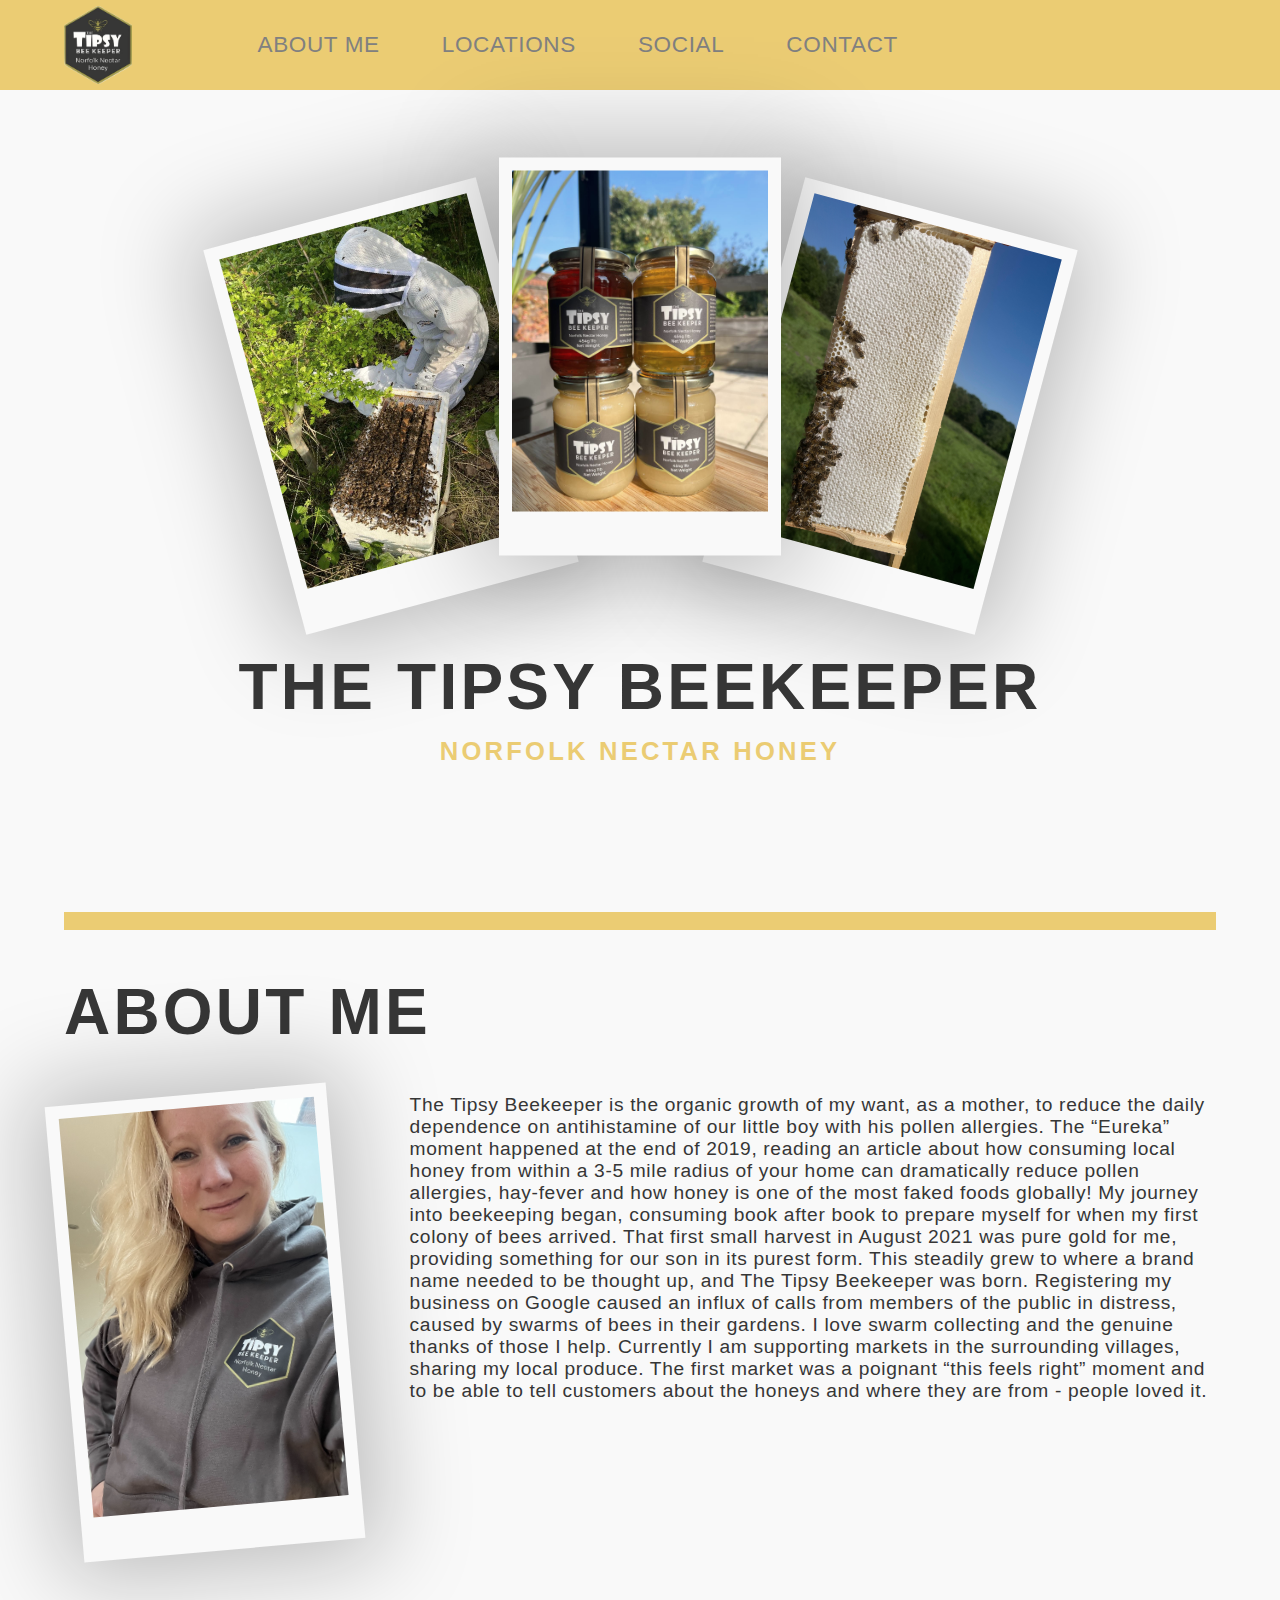
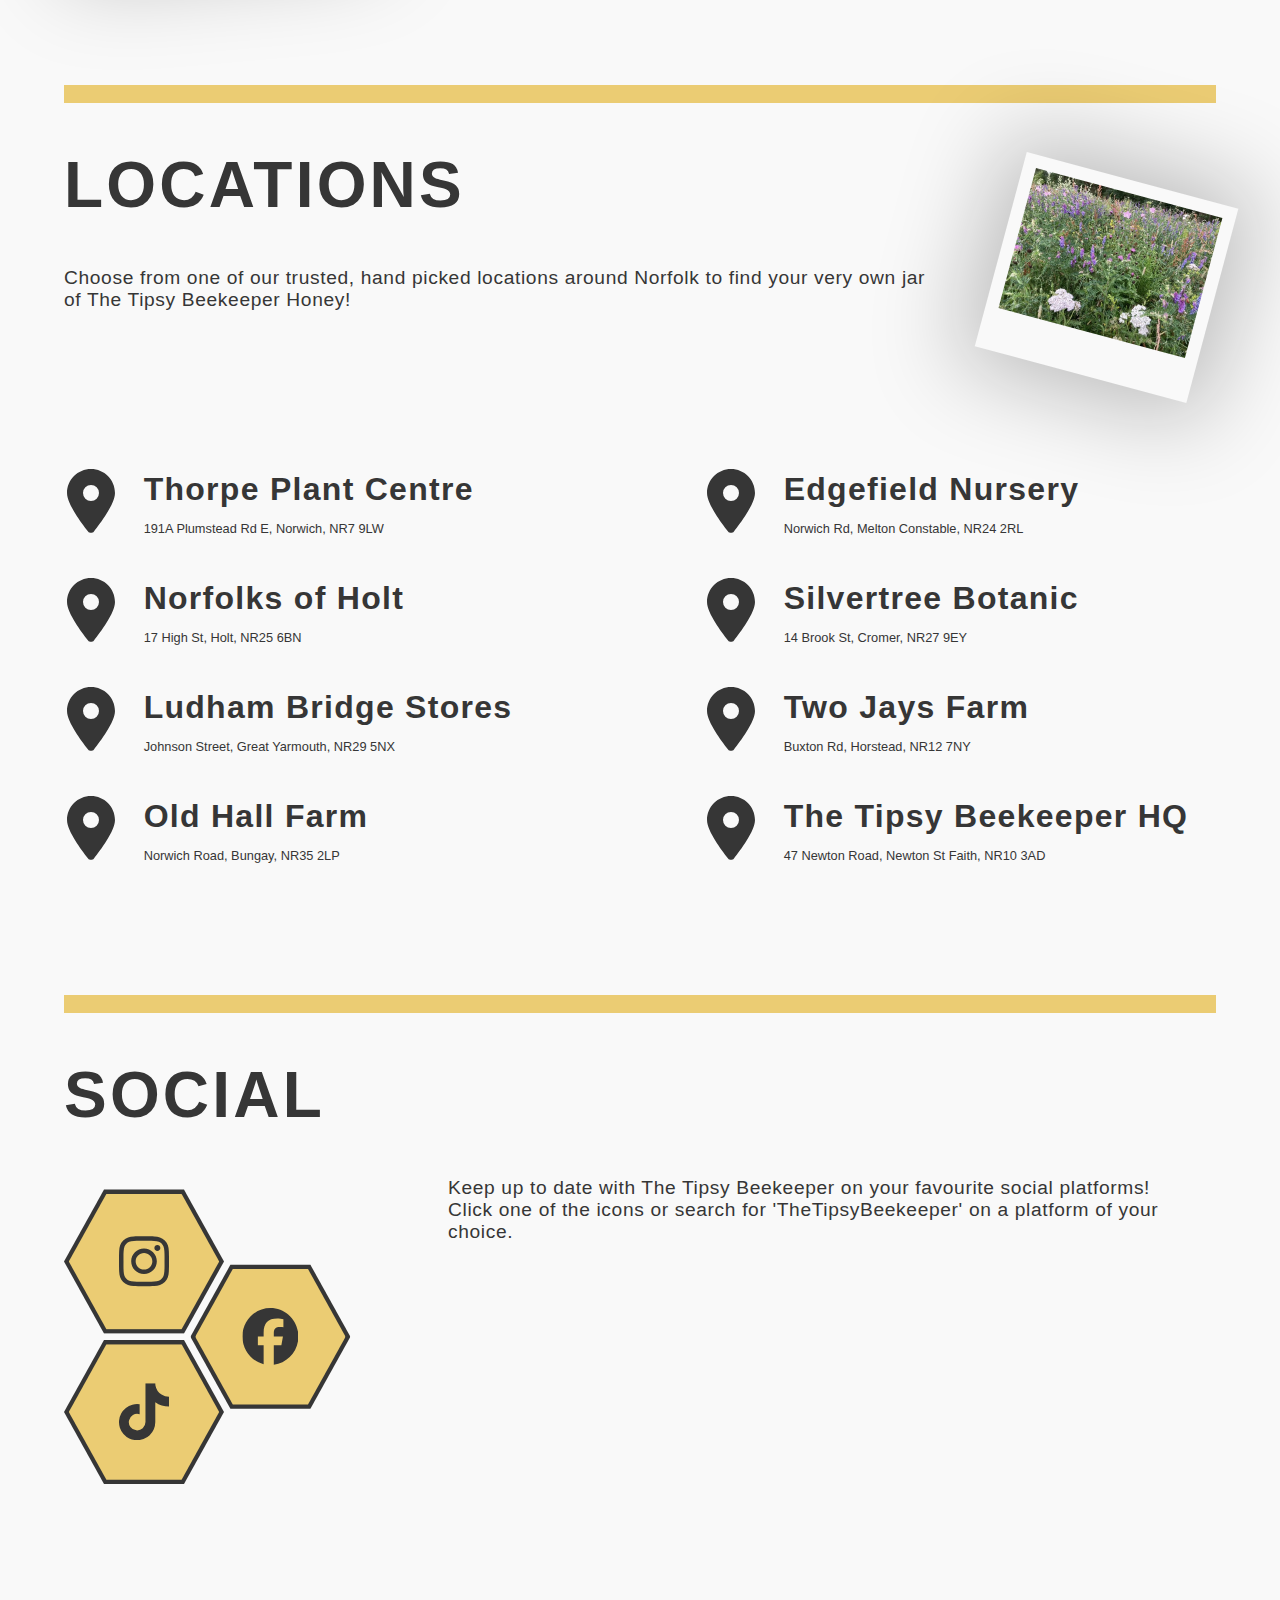
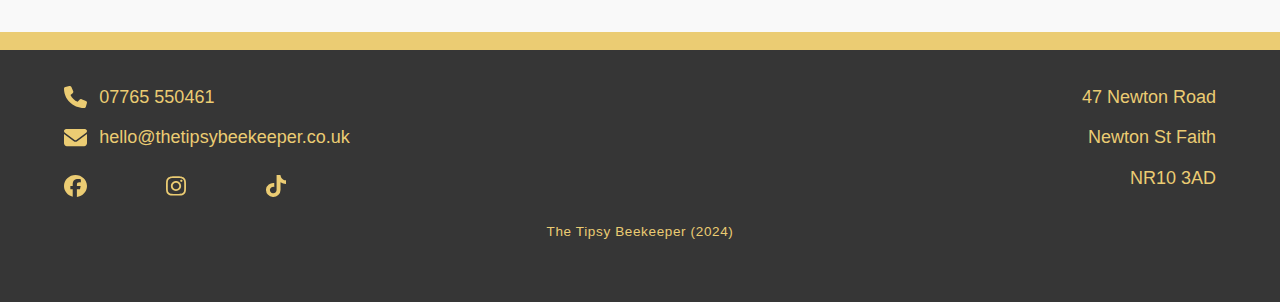
==== app/index.html @ 7b188616 "Mobile view header, intro + about" ====
<!DOCTYPE html>

<html> 

<head>

    <meta charset="utf-8">
    <meta name="viewport" content="width=device-width, initial-scale=1">

    <title> The Tipsy Beekeeper </title>
    <link rel="icon" type="image/x-icon" href="./img/favicon.ico">
    <link rel="stylesheet" href="./main.css">

    <script> function scrollToSection(sectionID) { document.getElementById(sectionID).scrollIntoView( {behavior: "smooth"} ); } </script>

</head>

<body>

    <!-- HEADER + NAV  -->
    <div class="navigation">

        <img class="navigation-logo" src="./img/tbk-logo.png">

        <div class="navigation-desktop">
            <a class="section-link" onclick="scrollToSection('about-scrollpoint');">ABOUT ME</a>
            <a class="section-link" onclick="scrollToSection('locations-scrollpoint');">LOCATIONS</a>
            <a class="section-link" onclick="scrollToSection('social-scrollpoint');">SOCIAL</a>
            <a class="section-link" onclick="scrollToSection('contact-scrollpoint');">CONTACT</a>
        </div>

        <img class="navigation-mobile" src="./img/icons/hamburger.svg">

    </div>

    <!-- INTRO -->
    <div class="intro"> 

        <div class="intro-fan">

            <div class="polaroid"> 
                <img class="polaroid-image" src="./img/tbk-bees.jpg">
                <div class="polaroid-caption"> &nbsp; </div>
            </div>
        
            <div class="polaroid"> 
                <img class="polaroid-image" src="./img/tbk-honey.jpg">
                <div class="polaroid-caption"> &nbsp; </div>
            </div>
        
            <div class="polaroid"> 
                <img class="polaroid-image" src="./img/tbk-comb.jpg">
                <div class="polaroid-caption"> &nbsp; </div>
            </div>
            
        </div>

        <div class="intro-title"> 
            <p> THE TIPSY BEEKEEPER </p>
            <P> NORFOLK NECTAR HONEY </P>
        </div>

    </div>

    <hr class="section-break">

    <!-- ABOUT -->
    <div class="section" id="about-scrollpoint"> 

        <div class="section-title"> ABOUT ME </div>

        <div class="about">

            <div class="polaroid">
                <img class="polaroid-image" src="./img/tbk-hoodie.jpg">
                <div class="polaroid-caption"> &nbsp; </div>
            </div>

            <div class="section-text">

                The Tipsy Beekeeper is the organic growth of my want, as a mother, to reduce the daily dependence on antihistamine of our little boy with his pollen allergies. The “Eureka” moment happened at the end of 2019, reading an article about how consuming local honey from within a 3-5 mile radius of your home can dramatically reduce pollen allergies, hay-fever and how honey is one of the most faked foods globally! My journey into beekeeping began, consuming book after book to prepare myself for when my first colony of bees arrived. That first small harvest in August 2021 was pure gold for me, providing something for our son in its purest form. This steadily grew to where a brand name needed to be thought up, and The Tipsy Beekeeper was born. Registering my business on Google caused an influx of calls from members of the public in distress, caused by swarms of bees in their gardens. I love swarm collecting and the genuine thanks of those I help. Currently I am supporting markets in the surrounding villages, sharing my local produce. The first market was a poignant “this feels right” moment and to be able to tell customers about the honeys and where they are from - people loved it. 

            </div>

        </div>

    </div>

    <hr class="section-break">

    <!-- LOCATIONS -->
    <div class="section" id="locations-scrollpoint"> 

        <div class="section-title"> LOCATIONS </div>

        <div class="locations"> 

            <div class="locations-info">

                <div class="section-text"> 
                    Choose from one of our trusted, hand picked locations around Norfolk to find your very own jar of The Tipsy Beekeeper Honey! 
                </div>

                <div class="polaroid">
                    <img class="polaroid-image" src="./img/tbk-meadow.jpg">
                    <div class="polaroid-caption"> &nbsp; </div>
                </div>

            </div>

            <div class="locations-list">

                <a class="locations-address" href="https://maps.app.goo.gl/5epWZu8oeQJSU1iq9" target="_blank">

                    <img src="./img/icons/location-pin.svg">

                    <div>
                        <p class="section-subtitle"> Thorpe Plant Centre </p>
                        <p class="section-subtext"> 191A Plumstead Rd E, Norwich, NR7 9LW </p>
                    </div>  

                </a>

                <a class="locations-address" href="https://maps.app.goo.gl/gq6uTdqfwwNKGV4T8" target="_blank">

                    <img src="./img/icons/location-pin.svg">

                    <div>
                        <p class="section-subtitle"> Edgefield Nursery </p>
                        <p class="section-subtext"> Norwich Rd, Melton Constable, NR24 2RL </p>
                    </div>  

                </a>

                <a class="locations-address" href="https://maps.app.goo.gl/7AAVvdgcxMVS1YQJ7" target="_blank">

                    <img src="./img/icons/location-pin.svg">

                    <div>
                        <p class="section-subtitle"> Norfolks of Holt </p>
                        <p class="section-subtext"> 17 High St, Holt, NR25 6BN </p>
                    </div>  

                </a>

                <a class="locations-address" href="https://maps.app.goo.gl/Vy5HWGfJhdmTLS179" target="_blank">

                    <img src="./img/icons/location-pin.svg">

                    <div>
                        <p class="section-subtitle"> Silvertree Botanic </p>
                        <p class="section-subtext"> 14 Brook St, Cromer, NR27 9EY </p>
                    </div>  

                </a>

                <a class="locations-address" href="https://maps.app.goo.gl/9b7rXe8FmvyeyNhYA" target="_blank">

                    <img src="./img/icons/location-pin.svg">

                    <div>
                        <p class="section-subtitle"> Ludham Bridge Stores </p>
                        <p class="section-subtext"> Johnson Street, Great Yarmouth, NR29 5NX </p>
                    </div>  

                </a>

                <a class="locations-address" href="https://maps.app.goo.gl/8PrwnYAy2e9SjXUv9" target="_blank">

                    <img src="./img/icons/location-pin.svg">

                    <div>
                        <p class="section-subtitle"> Two Jays Farm </p>
                        <p class="section-subtext"> Buxton Rd, Horstead, NR12 7NY </p>
                    </div>  

                </a>

                <a class="locations-address" href="https://maps.app.goo.gl/fhBfGgMYADY1g7pd7" target="_blank">

                    <img src="./img/icons/location-pin.svg">

                    <div>
                        <p class="section-subtitle"> Old Hall Farm  </p>
                        <p class="section-subtext"> Norwich Road, Bungay, NR35 2LP </p>
                    </div>  

                </a>

                <a class="locations-address" href="https://maps.app.goo.gl/7madKaoC3Khuy8rT6" target="_blank">

                    <img src="./img/icons/location-pin.svg">

                    <div>
                        <p class="section-subtitle"> The Tipsy Beekeeper HQ </p>
                        <p class="section-subtext"> 47 Newton Road, Newton St Faith, NR10 3AD </p>
                    </div>  

                </a>

            </div>

        </div>

    </div>

    <hr class="section-break">

    <!-- SOCIAL -->
    <div class="section" id="social-scrollpoint"> 

        <div class="section-title"> SOCIAL </div>

        <div class="social">

            <div class="hex-cluster">

                <div class="hex-cluster-sub">

                    <div class="hex-outer hex-cluster-top">
                        <div class="hex-inner"> 
                            <a class="social-link" href="https://www.instagram.com/the.tipsy.beekeeper/" target="_blank" >
                                <img src="img/icons/instagram.svg" alt="instagram" class="icon">
                            </a>
                        </div>
                    </div>

                    <div class="hex-outer hex-cluster-bottom"> 
                        <div class="hex-inner"> 
                            <a class="social-link" href="https://www.tiktok.com/@the.tipsy.beekeeper" target="_blank" >
                                <img src="img/icons/tiktok.svg" alt="tiktok" class="icon">
                            </a>
                        </div>
                    </div>

                </div>

                <div class="hex-cluster-sub"> 

                    <div class="hex-outer hex-cluster-right"> 
                        <div class="hex-inner"> 
                            <a class="social-link" href="https://www.facebook.com/p/The-Tipsy-Beekeeper-100083310604026/" target="_blank" >
                                <img src="img/icons/facebook.svg" alt="facebook" class="icon">
                            </a>
                        </div>
                    </div>

                </div>

            </div>

            <div class="section-text">
                <div> Keep up to date with The Tipsy Beekeeper on your favourite social platforms! </div>
                <div> Click one of the icons or search for 'TheTipsyBeekeeper' on a platform of your choice. </div>
            </div>

        </div>
        
    </div>

    <!-- FOOTER -->
    <footer class="foot" id="contact-scrollpoint"> 

        <div class="foot-top"> </div>

        <div class="foot-bottom">

            <div>

                <div class="foot-contact"> 
                    
                    <img src="./img/icons/phone.svg" alt="Phone Icon">
                    <div> 07765 550461 </div>

                </div>

                <div class="foot-contact">

                    <img src="./img/icons/mail.svg" alt="Email Icon">
                    <div> hello@thetipsybeekeeper.co.uk </div>

                </div>

                <div class="foot-icons">
                
                    <a href="https://www.facebook.com/p/The-Tipsy-Beekeeper-100083310604026/" target="_blank">

                        <img src="./img/icons/facebook-alt.svg" alt="Facebook Icon">

                    </a>

                    <a href="https://www.instagram.com/the.tipsy.beekeeper/" target="_blank">

                        <img src="./img/icons/instagram-alt.svg" alt="Instagram Icon">

                    </a>

                    <a href="https://www.tiktok.com/@the.tipsy.beekeeper" target="_blank">

                        <img src="./img/icons/tiktok-alt.svg" alt="TikTok Icon">

                    </a>

                </div>

            </div>

            <div class="foot-address">
                <div> 47 Newton Road </div>
                <div> Newton St Faith </div>
                <div> NR10 3AD </div>
            </div>

            <div class="foot-centre">

                <div> The Tipsy Beekeeper (2024) </div>

            </div>

        </div>

    </footer>

</body>

</html>
---- app/main.css ----
:root {
    /* COLOURS */
    --tbk-grey: #363636;
    --tbk-gold: #ebcc73;
    --tbk-light: #f9f9f9;
    --tbk-link: #808080;
}

body {
    margin: 0;
    padding: 0;

    background-color: var(--tbk-light);
    font-family: sans-serif;
}

a {
    text-decoration: none;
}


/* SECTION */

.section {
    margin: 5vh 5vw;
    padding: 0;
    width: 90vw;
    max-width: 90vw;
    height: auto;

    display: flex;
    flex-direction: column;
}

.section-title {
    font-size: 5vw;
    letter-spacing: 0.25vw;
    font-weight: bolder;
    color: var(--tbk-grey);
}

.section-subtitle {
    font-size: 2.5vw;
    letter-spacing: 0.1vw;
    font-weight: bold;
    color: var(--tbk-grey);
}

.section-text {
    font-size: 1.5vw;
    letter-spacing: 0.05vw;
    color: var(--tbk-grey);
}

.section-subtext {
    font-size: 1vw;
    letter-spacing: 0.05;
    color: var(--tbk-grey);
}

.section-link {
    font-size: 2.5vh;
    letter-spacing: 0.05vw;
    color: var(--tbk-link);
} 

.section-link:hover {
    cursor: pointer;
    text-decoration: underline dashed;
}

.section-break {
    margin: 0 5vw;
    border: 1vh solid var(--tbk-gold);
}


/* HEADER + NAV */

.navigation {
    max-width: 100vw;
    height: 10vh;
    max-height: 10vh;

    display: flex;
    flex-direction: row;


    background-color: var(--tbk-gold);

    img { 
        margin: auto 5vw auto 5vw;
    }

    .navigation-desktop {
        margin: auto 15vw auto auto;
        width: 100%;

        display: flex;
        flex-direction: row;
        justify-content: space-evenly;
    }

}

.navigation-logo {
    width: 7.5vh;
}

.navigation-desktop {
    visibility: visible;
    width: auto;
}

.navigation-mobile {
    visibility: hidden;
    width: 0;
}


/* INTRO */

.intro {
    margin: 10vh 5vw;
    max-width: 90vw;
    height: auto;

    display: flex;
    flex-direction: column;
}

.intro-fan {
    margin: 0 auto;
    max-width: 90vw;

    display: flex;
    flex-direction: row;

    .polaroid:nth-child(1) {
        position: relative;
        z-index: -1;
        transform: translate(2.5vw, 3vh) rotate(-15deg);
    }

    .polaroid:nth-child(2) { 
        position: relative;
        z-index: 10;
        transform: translate(0, -2.5vh);
    }

    .polaroid:nth-child(3) { 
        position: relative;
        z-index: -1;
        transform: translate(-2.5vw, 3vh) rotate(15deg);
    }
}

.intro-title {
    margin: 5vh auto;
    text-align: center;
    line-height: 0%;

    p:nth-child(1) {
        font-size: 5vw;
        letter-spacing: 0.25vw;
        font-weight: bolder;
        color: var(--tbk-grey);
    }

    p:nth-child(n+2) {
        font-size: 2vw;
        letter-spacing: 0.25vw;
        font-weight: bolder;
        color: var(--tbk-gold);
    }
}


/* ABOUT */

.about {
    margin: 5vh 0 10vh 0;
    width: 100%;
    height: auto;

    overflow: wrap;
    display: flex;
    flex-direction: row;
    gap: 5vw;

    .polaroid {
        margin-right: auto;
        transform: rotate(-5deg);
        min-width: 20vw;
    }
}


/* LOCATIONS */

.locations {
    margin: 5vh 0 10vh 0;
    width: 100%;
    height: auto;

    display: flex;
    flex-direction: column;

    * {
        width: 100%;
    }
}

.locations-info {
    width: 100%;
    display: flex;
    flex-direction: row;
    gap: 5vw;

    .polaroid {
        padding-right: auto;
        transform: translateY(-10vh) rotate(15deg);
    }
}

.locations-list {
    display: flex;
    flex-direction: row;
    flex-wrap: wrap;
    justify-content: space-between;
    gap: 5vh;
}

.locations-address {
    margin: 0;
    width: 40vw;

    display: flex;
    flex-direction: row;
    gap: 2vw;

    img {
        width: 5vw;
        height: 5vw;
    }

    div {
        display: flex;
        flex-direction: column;
        margin-top: auto;
        margin-bottom: auto;

        max-height: 5vw;
        line-height: 250%;

        * {
            margin: auto;
            padding: 0;
        }
    }
}

.locations-address:hover {
    cursor: pointer;

    img {
        transform-origin: bottom;
        animation: icon-shake 1s infinite;
    }
}

.locations-address:visited {
    text-decoration: none;
    color: var(--tbk-grey);
}


/* SOCIAL */

.social {
    margin: 5vh 0 10vh 0;
    width: 100%;
    display: flex;
    flex-direction: row;
    gap: 5vw;

    .polaroid {
        padding-right: auto;
        transform: rotate(-15deg);
    }
}

.hex-cluster {
    min-width: 25vw;
    height: 25vw;

    display: flex;
    flex-direction: row;
}

.hex-cluster-sub {
    display: flex;
    flex-direction: column;
    width: 50%;
    height: 100%;
}

.hex-outer {
    margin-top: auto;
    margin-bottom: auto;

    width: 100%;
    height: 50%;
    clip-path: polygon(25% 5%, 75% 5%, 100% 50%, 75% 95%, 25% 95%, 0% 50%);
    background: var(--tbk-grey);
}

.hex-cluster-top {
    transform: translateY(3%);
}

.hex-cluster-bottom {
    transform: translateY(-3%);
}

.hex-cluster-right {
    transform: translateX(-21%);
}

.hex-inner {
    margin-top: 3%;
    margin-left: 3%;

    height: 94%;
    width: 94%;

    clip-path: polygon(25% 5%, 75% 5%, 100% 50%, 75% 95%, 25% 95%, 0% 50%);
    background: var(--tbk-gold);

    display: flex;

    img {
        margin: auto;
        height: 40%;
    }
}

.social-link{
    margin-top: 3%;
    margin-left: 3%;

    height: 94%;
    width: 94%;

    display: flex;
}

.social-link:hover {
    transform-origin: center;
    animation: icon-grow 1.5s infinite;
}


/* FOOT */

.foot { 
    margin: 0;
    padding: 0;
    max-width: 100vw;
    height: 30vh;

    font-size: 2vh;
    line-height: 4.5vh;
    background-color: var(--tbk-grey);
}

.foot-top {
    max-width: 100vw;
    height: 2vh;
    
    background-color: var(--tbk-gold);
}

.foot-bottom {
    margin: 3vh 5vw;

    display: flex;
    flex-direction: row;
    flex-wrap: wrap;
    justify-content: space-between;

    color: var(--tbk-gold);
}

.foot-contact {
    margin: 0;
    padding: 0;

    display: flex;
    flex-direction: row;
    gap: 1vw;

    * {
        margin: auto 0;
    }

    img {
        height: 2.5vh;
    }

}

.foot-icons {
    margin: 1.5vh 5vw 0 0;
    padding: 0;

    display: flex;
    flex-direction: row;
    justify-content: space-between;

    * {
        margin: auto 0;
    }

    a > img {
        height: 2.5vh;
    }
}

.foot-address {
    text-align: right;
}

.foot-centre {
    width: 100%;
    max-height: 3vh;

    font-size: 1.5vh;
    letter-spacing: 0.05vw;
    text-align: center;
}


/* POLAROID */

.polaroid {
    width: 20vw;
    height: auto;
    display: inline-block;
    filter: grayscale(20%);
    background: var(--tbk-light);
    padding: 1vw;
    box-shadow: 0 0 10vh 2vh rgba(0, 0, 0, 0.25);
}

.polaroid-image {
    max-width: 20vw;
    height: auto;
}

.polaroid-caption {
    text-align: center;
    padding-top: 1vh;
}


/* ANIMATIONS */

@keyframes icon-shake {
    20% { transform: rotate(-10deg); }
    60% { transform: rotate(10deg); }
    80% { transform: rotate(-10deg); }
}

@keyframes icon-grow {
    50% {transform: scale(110%);}
}


/* MOBILE */

@media only screen and (max-width: 800px) {

    /* SECTION */

    .section {
        margin-top: 2.5vh;
        margin-bottom: 2.5vh;
    }

    .section-title {
        font-size: 5.5vw;
    }

    .section-text {
        font-size: 3vw;
    }

    .section-break {
        border: 0.5vh solid var(--tbk-gold);
    }


    /* HEADER + NAV */

    .navigation {
        height: 7.5vh;
    }

    .navigation-logo {
        max-height: 4.5vh;
        width: auto;
    }

    .navigation-desktop {
        width: 0;
        visibility: hidden;

        * { 
            width: 0;
        }
    }

    .navigation-mobile {
        margin-right: 5vw;
        margin-top: auto;
        margin-bottom: auto;
        padding: none;

        visibility: visible;
        height: 3.5vh;
        width: auto;
        float: right;
    }


    /* INTRO */

    .intro { 
        margin: 5vh 5vw;
    }

    .intro-fan {
        img {
            width: 30vw;
        }

        .polaroid:nth-child(1) {
            transform: translate(0, -1vh) rotate(-15deg);
        }

        .polaroid:nth-child(3) {
            transform: translate(0, -1vh) rotate(15deg);
        }
    }

    .intro-title {
        margin: 0 auto;

        p:nth-child(1) {
            font-size: 6.5vw;
        }

        p:nth-child(n+2) {
            font-size: 4vw;
        }
    }


    /* ABOUT */

    .about {
        flex-direction: column-reverse;
        margin: 5vh auto;

        .polaroid {
            width: 60vw;
            height: auto;
            margin: auto;

            .polaroid-image {
                min-width: 100%;
            }
        }

        .section-text {
            margin-bottom: 2.5vh;
        }
    }


    /* LOCATIONS */

    .locations {
        margin: 5vh auto;
    }

    .locations-info {
        flex-direction: column-reverse;
        margin: 2.5vh auto 2.5vh auto;
        gap: 2.5vh;

        .polaroid {
            margin: auto;
            width: 60vw;
            transform: rotate(5deg);

            .polaroid-image {
                min-width: 100%;
            }
        }
    }

    .locations-address {
        width: 100%;
        height: 5vh;
    
        img {
            width: 5vh;
            height: 5vh;
        }

        div {
            height: 5vh;
            
            margin: 0;
            padding: 0;

            * {
                height: 2.5vh;
            }
        }
    }


    /* POLAROID */

    .polaroid-caption {
        padding: 0;
        font-size: 0.5vh;
    }

}
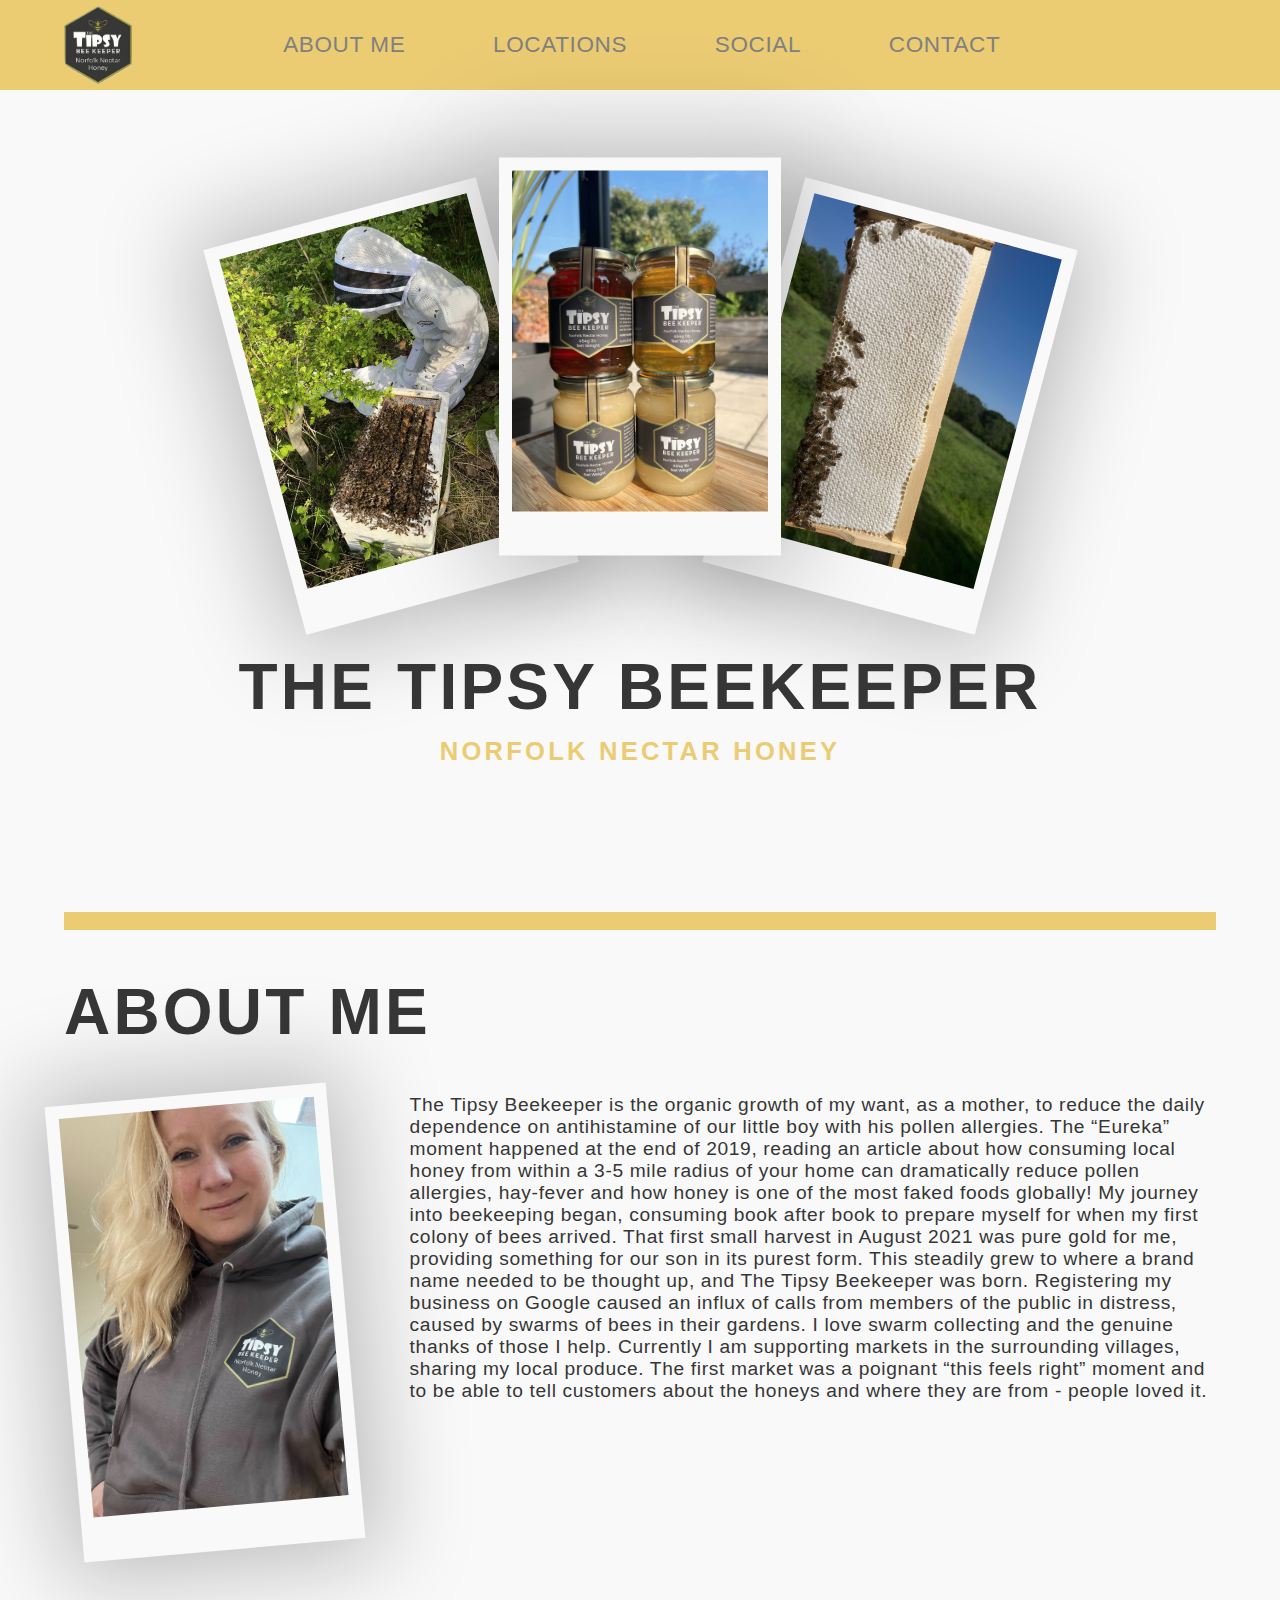
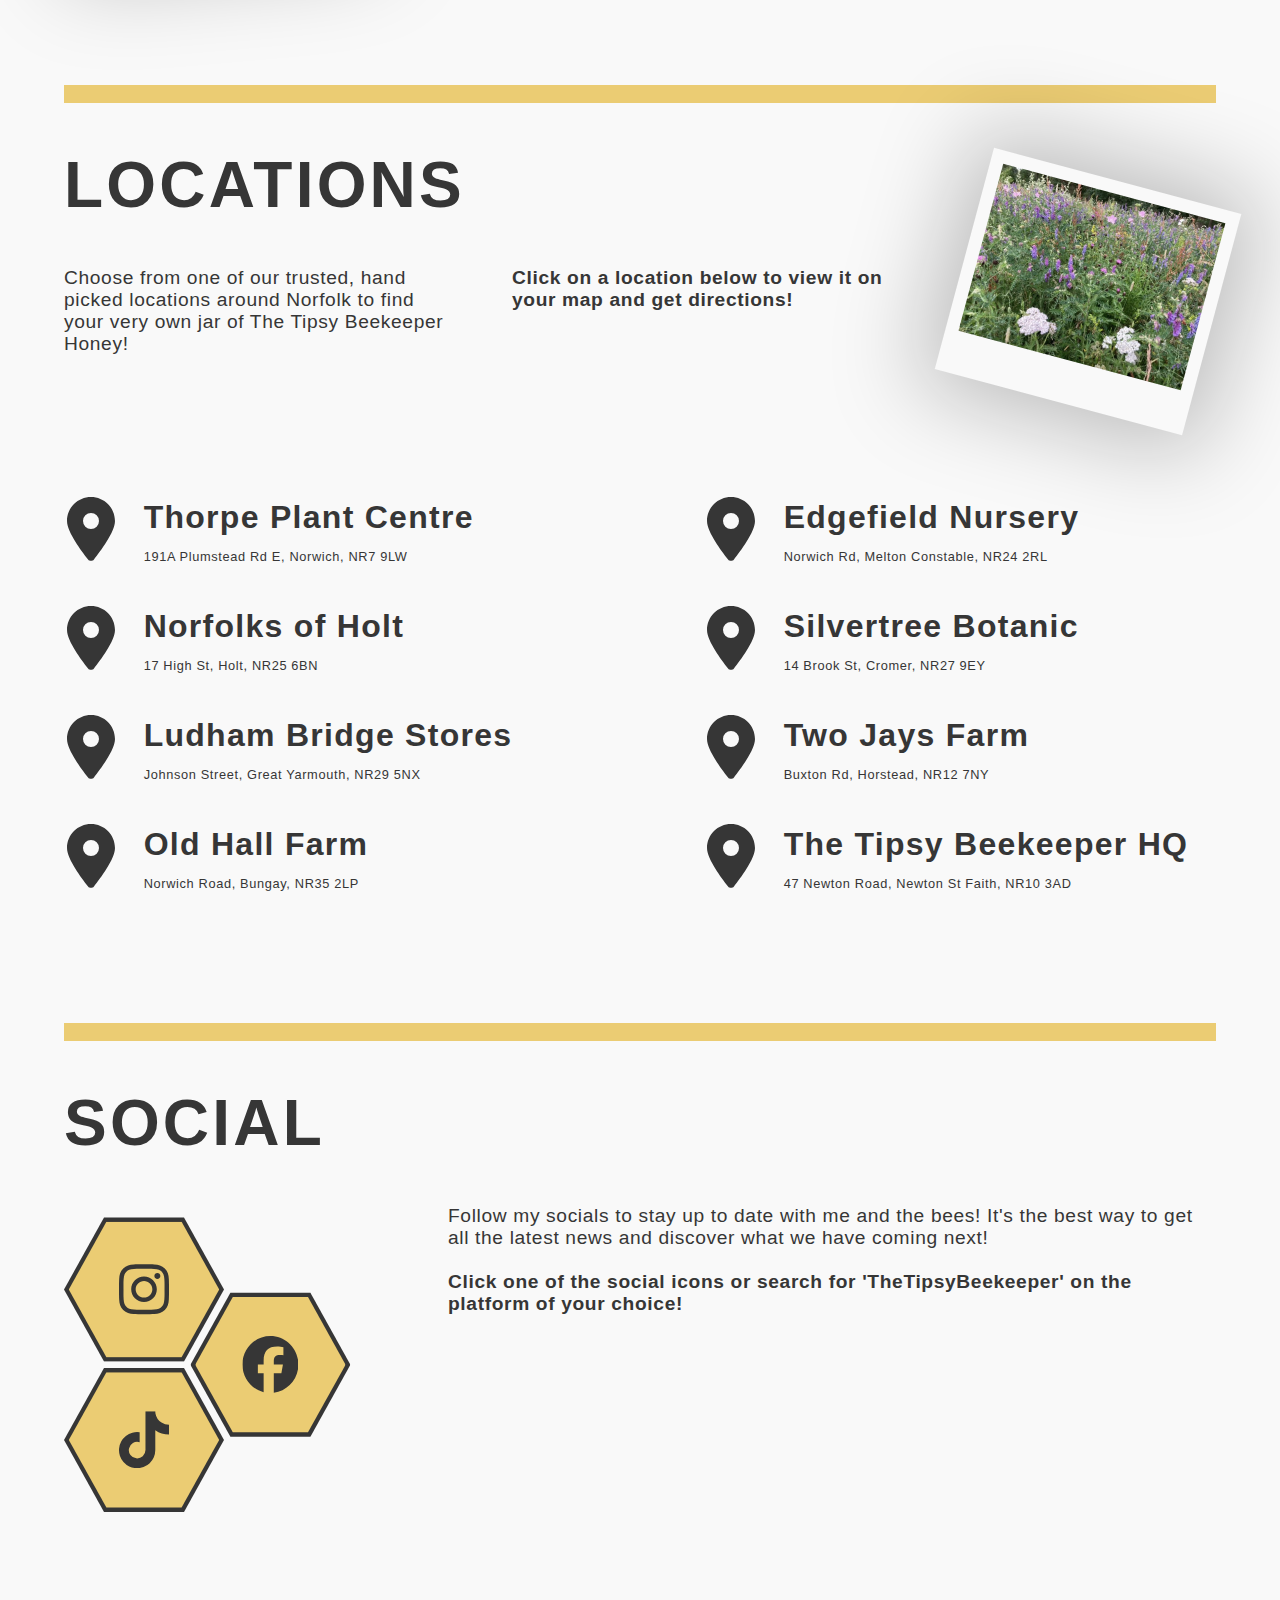
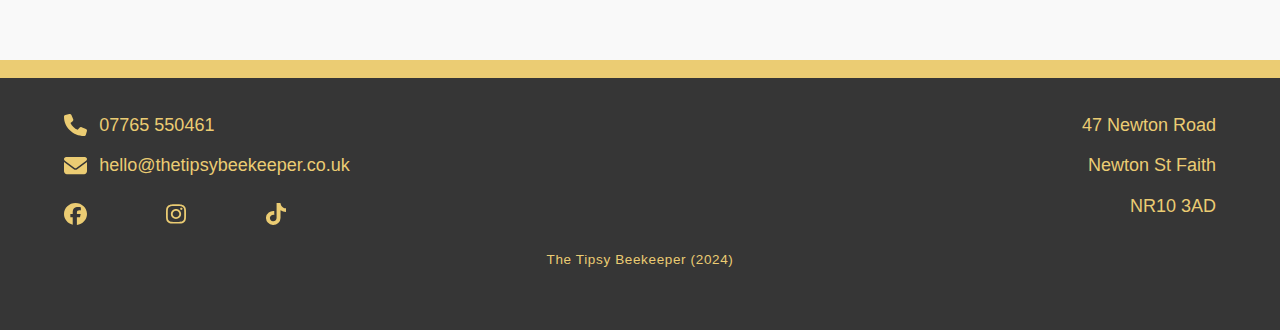
==== commit abf84744: "Added additional site content + text" ====
--- a/app/index.html
+++ b/app/index.html
@@ -99,6 +99,10 @@
 
                 <div class="section-text"> 
                     Choose from one of our trusted, hand picked locations around Norfolk to find your very own jar of The Tipsy Beekeeper Honey! 
+                </div>
+
+                <div class="section-text" style="font-weight: bold;"> 
+                    Click on a location below to view it on your map and get directions!
                 </div>
 
                 <div class="polaroid">
@@ -250,8 +254,9 @@
             </div>
 
             <div class="section-text">
-                <div> Keep up to date with The Tipsy Beekeeper on your favourite social platforms! </div>
-                <div> Click one of the icons or search for 'TheTipsyBeekeeper' on a platform of your choice. </div>
+                <div> Follow my socials to stay up to date with me and the bees! It's the best way to get all the latest news and discover what we have coming next! </div>
+                <div> &nbsp; </div>
+                <div style="font-weight: bold;"> Click one of the social icons or search for 'TheTipsyBeekeeper' on the platform of your choice! </div>
             </div>
 
         </div>
--- a/app/main.css
+++ b/app/main.css
@@ -54,7 +54,7 @@
 
 .section-subtext {
     font-size: 1vw;
-    letter-spacing: 0.05;
+    letter-spacing: 0.05vw;
     color: var(--tbk-grey);
 }
 
@@ -88,7 +88,7 @@
 
     background-color: var(--tbk-gold);
 
-    img { 
+    .navigation-logo { 
         margin: auto 5vw auto 5vw;
     }
 
@@ -109,7 +109,7 @@
 
 .navigation-desktop {
     visibility: visible;
-    width: auto;
+    width: 100%;
 }
 
 .navigation-mobile {
@@ -217,6 +217,11 @@
     flex-direction: row;
     gap: 5vw;
 
+    .section-text {
+        max-width: 30vw;
+        overflow: wrap;
+    }
+
     .polaroid {
         padding-right: auto;
         transform: translateY(-10vh) rotate(15deg);
@@ -274,7 +279,6 @@
     color: var(--tbk-grey);
 }
 
-
 /* SOCIAL */
 
 .social {
@@ -283,11 +287,6 @@
     display: flex;
     flex-direction: row;
     gap: 5vw;
-
-    .polaroid {
-        padding-right: auto;
-        transform: rotate(-15deg);
-    }
 }
 
 .hex-cluster {
@@ -493,7 +492,7 @@
     }
 
     .section-text {
-        font-size: 3vw;
+        font-size: 4vw;
     }
 
     .section-break {
@@ -592,16 +591,19 @@
     /* LOCATIONS */
 
     .locations {
-        margin: 5vh auto;
+        margin: 2.5vh auto;
     }
 
     .locations-info {
-        flex-direction: column-reverse;
-        margin: 2.5vh auto 2.5vh auto;
-        gap: 2.5vh;
+        flex-direction: column;
+        margin: 0 auto 2.5vh auto;
+
+        .section-text {
+            max-width: 100vw;
+        }
 
         .polaroid {
-            margin: auto;
+            margin: 2.5vh auto;
             width: 60vw;
             transform: rotate(5deg);
 
@@ -611,9 +613,21 @@
         }
     }
 
+    .locations-list {
+        gap: 2.5vh;
+
+        .locations-address:nth-child(1) {
+            img {
+                transform-origin: bottom;
+                animation: icon-shake 1s infinite;
+            }
+        }
+    }
+
     .locations-address {
         width: 100%;
         height: 5vh;
+        gap: 5vw;
     
         img {
             width: 5vh;
@@ -621,15 +635,71 @@
         }
 
         div {
-            height: 5vh;
-            
+            max-height: 5vh;
+
             margin: 0;
             padding: 0;
 
             * {
                 height: 2.5vh;
+                line-height: 2vh;
+                transform: none;
             }
-        }
+
+            .section-subtitle {
+                font-size: 2vh;
+                letter-spacing: 0.1vw;
+            }
+
+            .section-subtext {
+                font-size: 1.5vh;
+                letter-spacing: 0.05vw;
+                line-height: 3.5vh;
+            }
+        }
+    }
+
+
+    /* SOCIAL */
+
+    .social {
+        flex-direction: column-reverse;
+        margin: 2.5vh auto;
+    }
+
+    .hex-cluster {
+        width: 100%;
+        height: 90vw;
+    }
+
+
+    /* FOOT */
+
+    .foot {
+        min-height: 50vh;
+        height: auto;
+    }
+
+    .foot-bottom {
+        flex-direction: column;
+        gap: 5vh;
+    }
+
+    .foot-contact {
+        gap: 5vw;
+    }
+
+    .foot-icons {
+        justify-content: start;
+        gap: 5vw;
+    }
+
+    .foot-address {
+        text-align: left;    
+    }
+
+    .foot-centre {
+        text-align: left;
     }
 
 
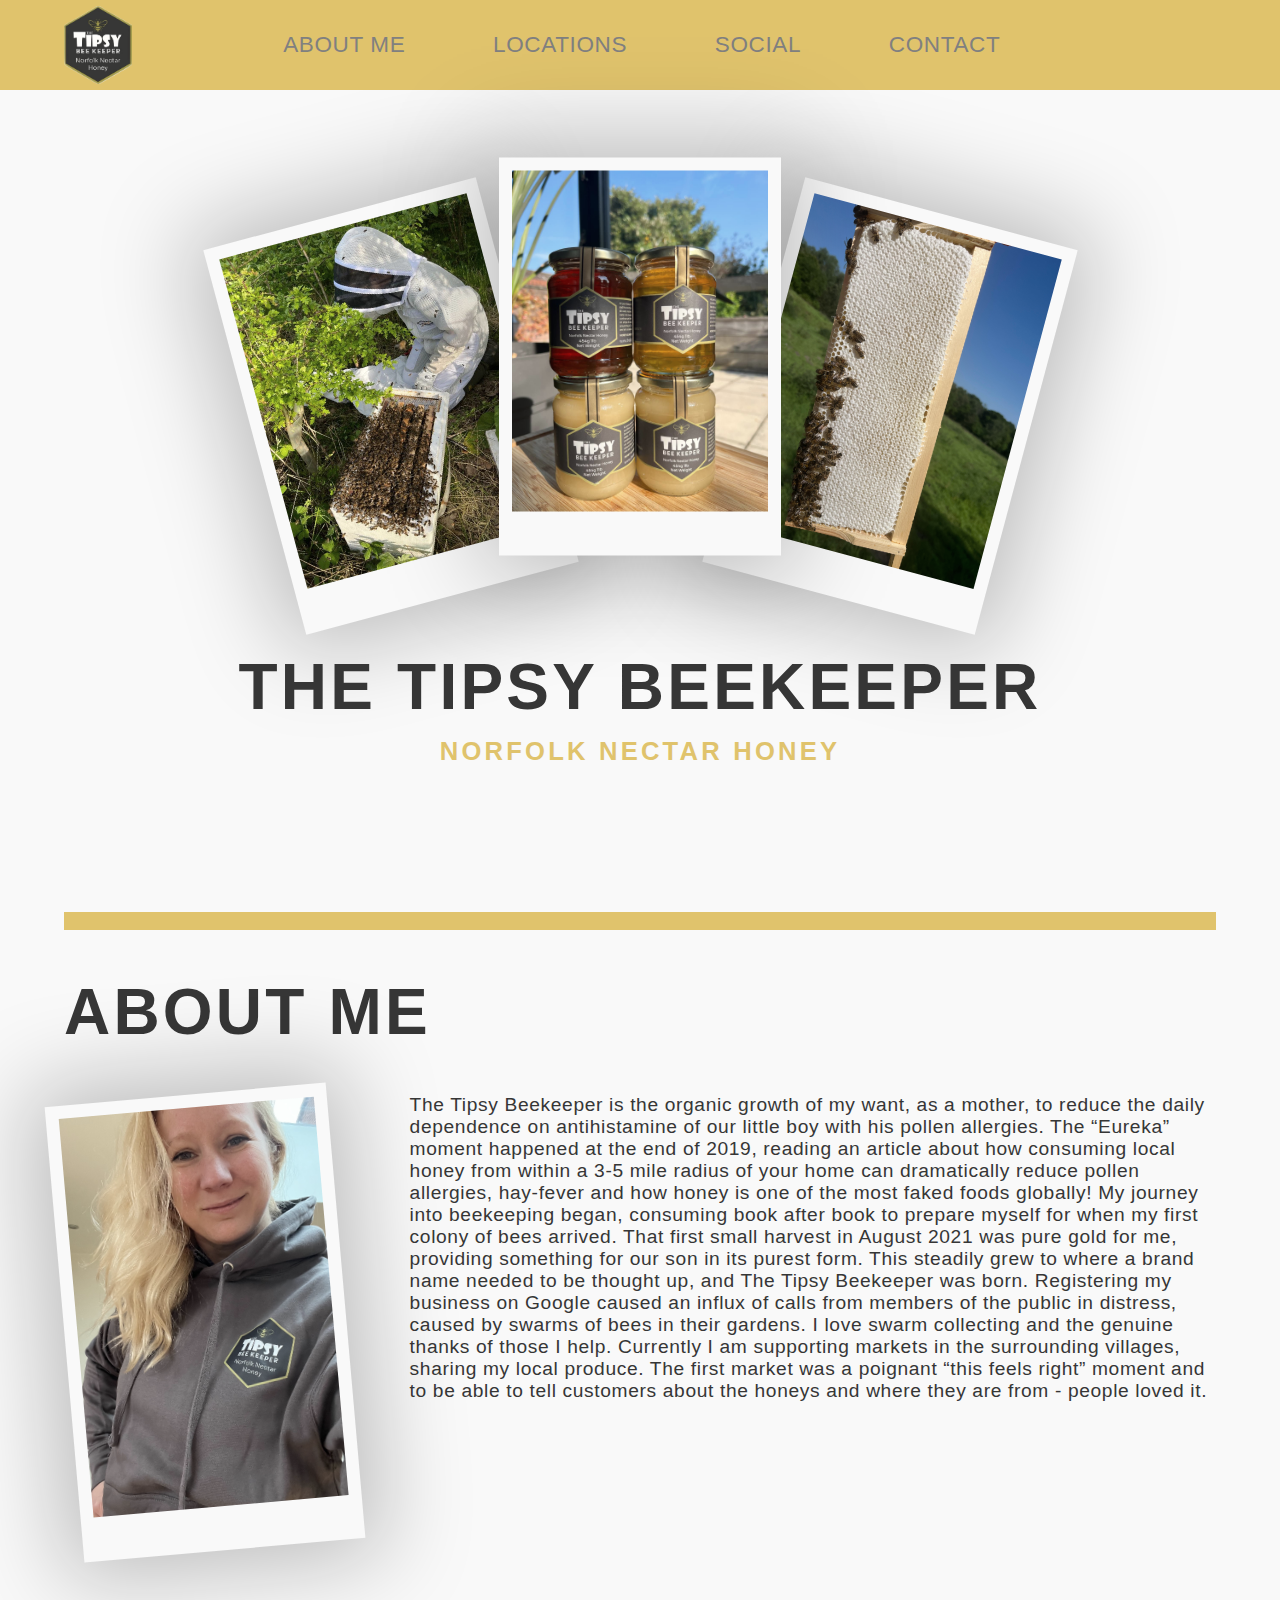
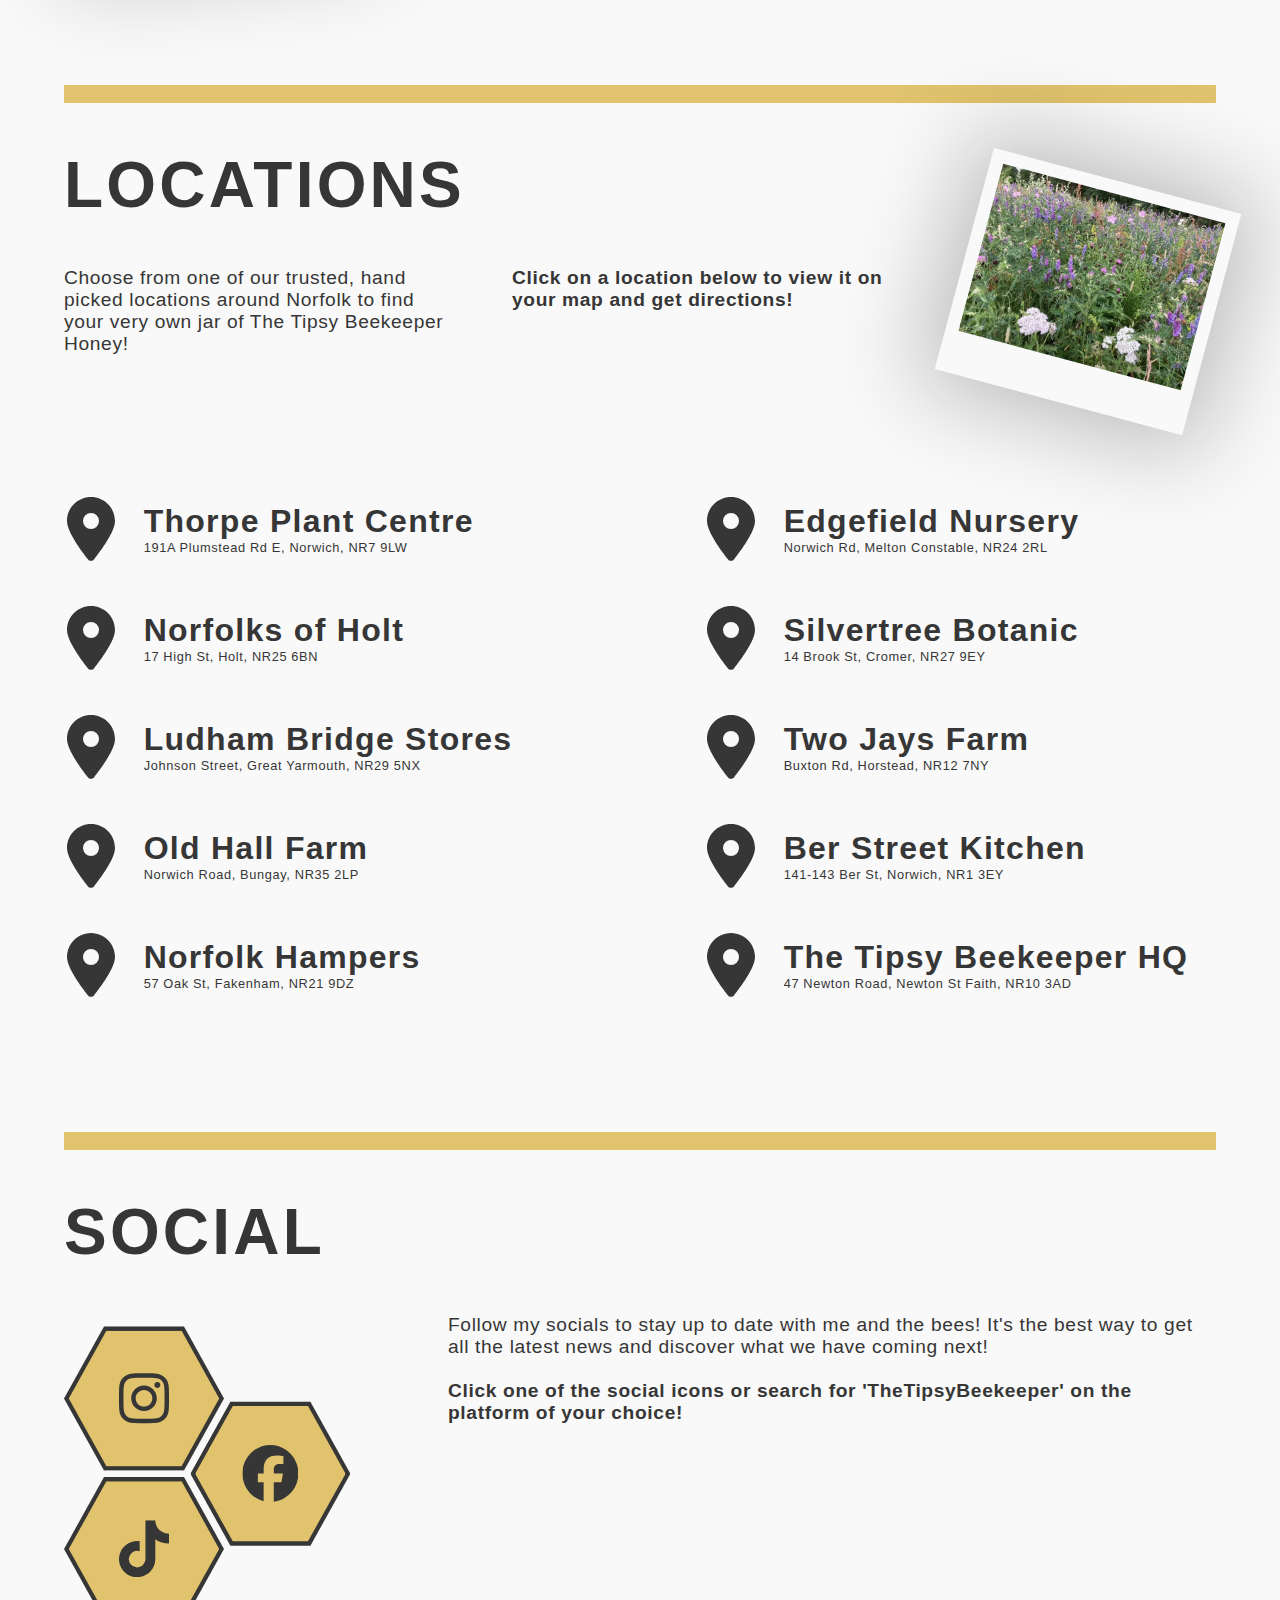
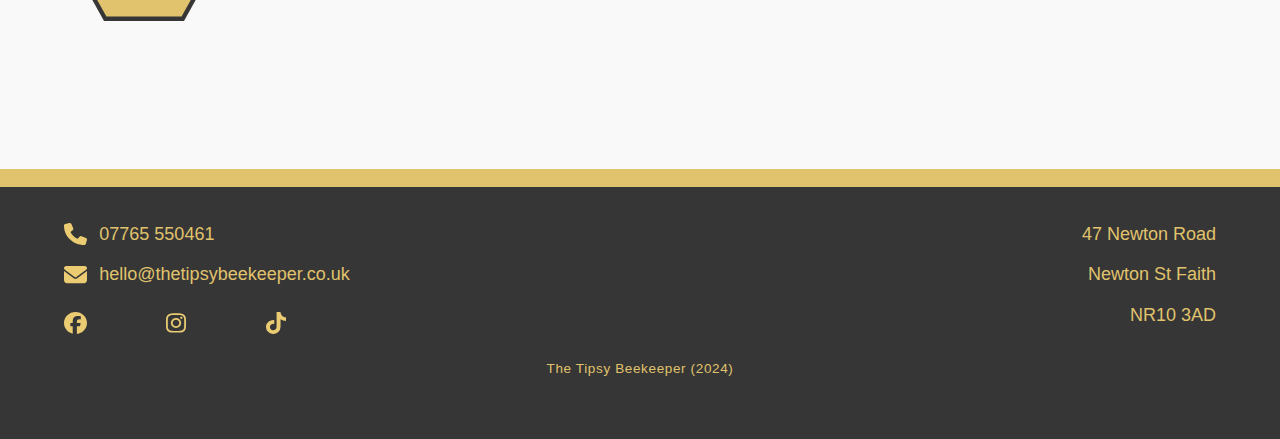
==== commit 6c539cf7: "Added new vendors + updated css" ====
--- a/app/index.html
+++ b/app/index.html
@@ -12,6 +12,7 @@
     <link rel="stylesheet" href="./main.css">
 
     <script> function scrollToSection(sectionID) { document.getElementById(sectionID).scrollIntoView( {behavior: "smooth"} ); } </script>
+    <script src="nav.js" defer> </script>
 
 </head>
 
@@ -29,8 +30,15 @@
             <a class="section-link" onclick="scrollToSection('contact-scrollpoint');">CONTACT</a>
         </div>
 
-        <img class="navigation-mobile" src="./img/icons/hamburger.svg">
-
+        <img id="navigation-mobile" src="./img/icons/hamburger.svg">
+
+    </div>
+
+    <div id="navigation-mobile-dropdown" class="dropdown-before">
+        <a class="section-link" onclick="scrollToSection('about-scrollpoint');">ABOUT ME</a>
+        <a class="section-link" onclick="scrollToSection('locations-scrollpoint');">LOCATIONS</a>
+        <a class="section-link" onclick="scrollToSection('social-scrollpoint');">SOCIAL</a>
+        <a class="section-link" onclick="scrollToSection('contact-scrollpoint');">CONTACT</a>
     </div>
 
     <!-- INTRO -->
@@ -190,6 +198,29 @@
                     </div>  
 
                 </a>
+
+                <a class="locations-address" href="https://maps.app.goo.gl/ZNPd5uvRsQDvkqyx7" target="_blank">
+
+                    <img src="./img/icons/location-pin.svg">
+
+                    <div>
+                        <p class="section-subtitle"> Ber Street Kitchen </p>
+                        <p class="section-subtext"> 141-143 Ber St, Norwich, NR1 3EY </p>
+                    </div>  
+
+                </a>
+
+                <a class="locations-address" href="https://maps.app.goo.gl/xVTwHs3R8xXBnigNA" target="_blank">
+
+                    <img src="./img/icons/location-pin.svg">
+
+                    <div>
+                        <p class="section-subtitle"> Norfolk Hampers </p>
+                        <p class="section-subtext"> 57 Oak St, Fakenham, NR21 9DZ </p>
+                    </div>  
+
+                </a>
+
 
                 <a class="locations-address" href="https://maps.app.goo.gl/7madKaoC3Khuy8rT6" target="_blank">
 
--- a/app/main.css
+++ b/app/main.css
@@ -1,7 +1,8 @@
 :root {
     /* COLOURS */
     --tbk-grey: #363636;
-    --tbk-gold: #ebcc73;
+    --tbk-gold: #e0c36c;
+    --tbk-dgold: #ebcd73d0;
     --tbk-light: #f9f9f9;
     --tbk-link: #808080;
 }
@@ -112,9 +113,21 @@
     width: 100%;
 }
 
-.navigation-mobile {
+#navigation-mobile {
     visibility: hidden;
     width: 0;
+}
+
+.dropdown-before {
+    visibility: hidden;
+    width: 0;
+    height: 0;
+}
+
+.dropdown-after {
+    visibility: hidden;
+    width: 0;
+    height: 0;
 }
 
 
@@ -256,7 +269,7 @@
         margin-bottom: auto;
 
         max-height: 5vw;
-        line-height: 250%;
+        /* line-height: 250%; */
 
         * {
             margin: auto;
@@ -478,7 +491,7 @@
 
 /* MOBILE */
 
-@media only screen and (max-width: 800px) {
+@media only screen and (max-width: 1200px) and (min-height: 400px) {
 
     /* SECTION */
 
@@ -520,7 +533,7 @@
         }
     }
 
-    .navigation-mobile {
+    #navigation-mobile {
         margin-right: 5vw;
         margin-top: auto;
         margin-bottom: auto;
@@ -530,6 +543,48 @@
         height: 3.5vh;
         width: auto;
         float: right;
+    }
+
+    .dropdown-before {
+        background-color: var(--tbk-light);
+        height: 0;
+        visibility: hidden;
+
+        * {
+            color: var(--tbk-light);
+        }
+    }
+
+    .dropdown-after {
+        background-color: var(--tbk-dgold);
+        transition: background-color 0.5s linear;
+
+        visibility: visible;
+        display: flex;
+        flex-direction: column;
+
+        width: 100%;
+        height: auto;
+        padding: 2vh 0;
+        margin-bottom: 2vh;
+        gap: 2vh;
+
+        * {
+            transition: color 1.5s ease;
+
+            margin: auto 5vw;
+            height: 4vh;
+            font-size: 4.5vw;
+            font-weight: 500;
+            letter-spacing: 0.25vw;
+            text-align: right;
+
+            color: var(--tbk-grey);
+        };
+
+        .section-link:hover {
+            text-decoration: none;
+        }
     }
 
 
@@ -628,7 +683,8 @@
         width: 100%;
         height: 5vh;
         gap: 5vw;
-    
+        padding: 1vw 0;
+
         img {
             width: 5vh;
             height: 5vh;
@@ -636,7 +692,6 @@
 
         div {
             max-height: 5vh;
-
             margin: 0;
             padding: 0;
 
@@ -647,14 +702,15 @@
             }
 
             .section-subtitle {
-                font-size: 2vh;
+                font-size: 5vw;
                 letter-spacing: 0.1vw;
+                line-height: 0.5vw;
             }
 
             .section-subtext {
-                font-size: 1.5vh;
+                font-size: 3vw;
                 letter-spacing: 0.05vw;
-                line-height: 3.5vh;
+                line-height: 3.5vw;
             }
         }
     }
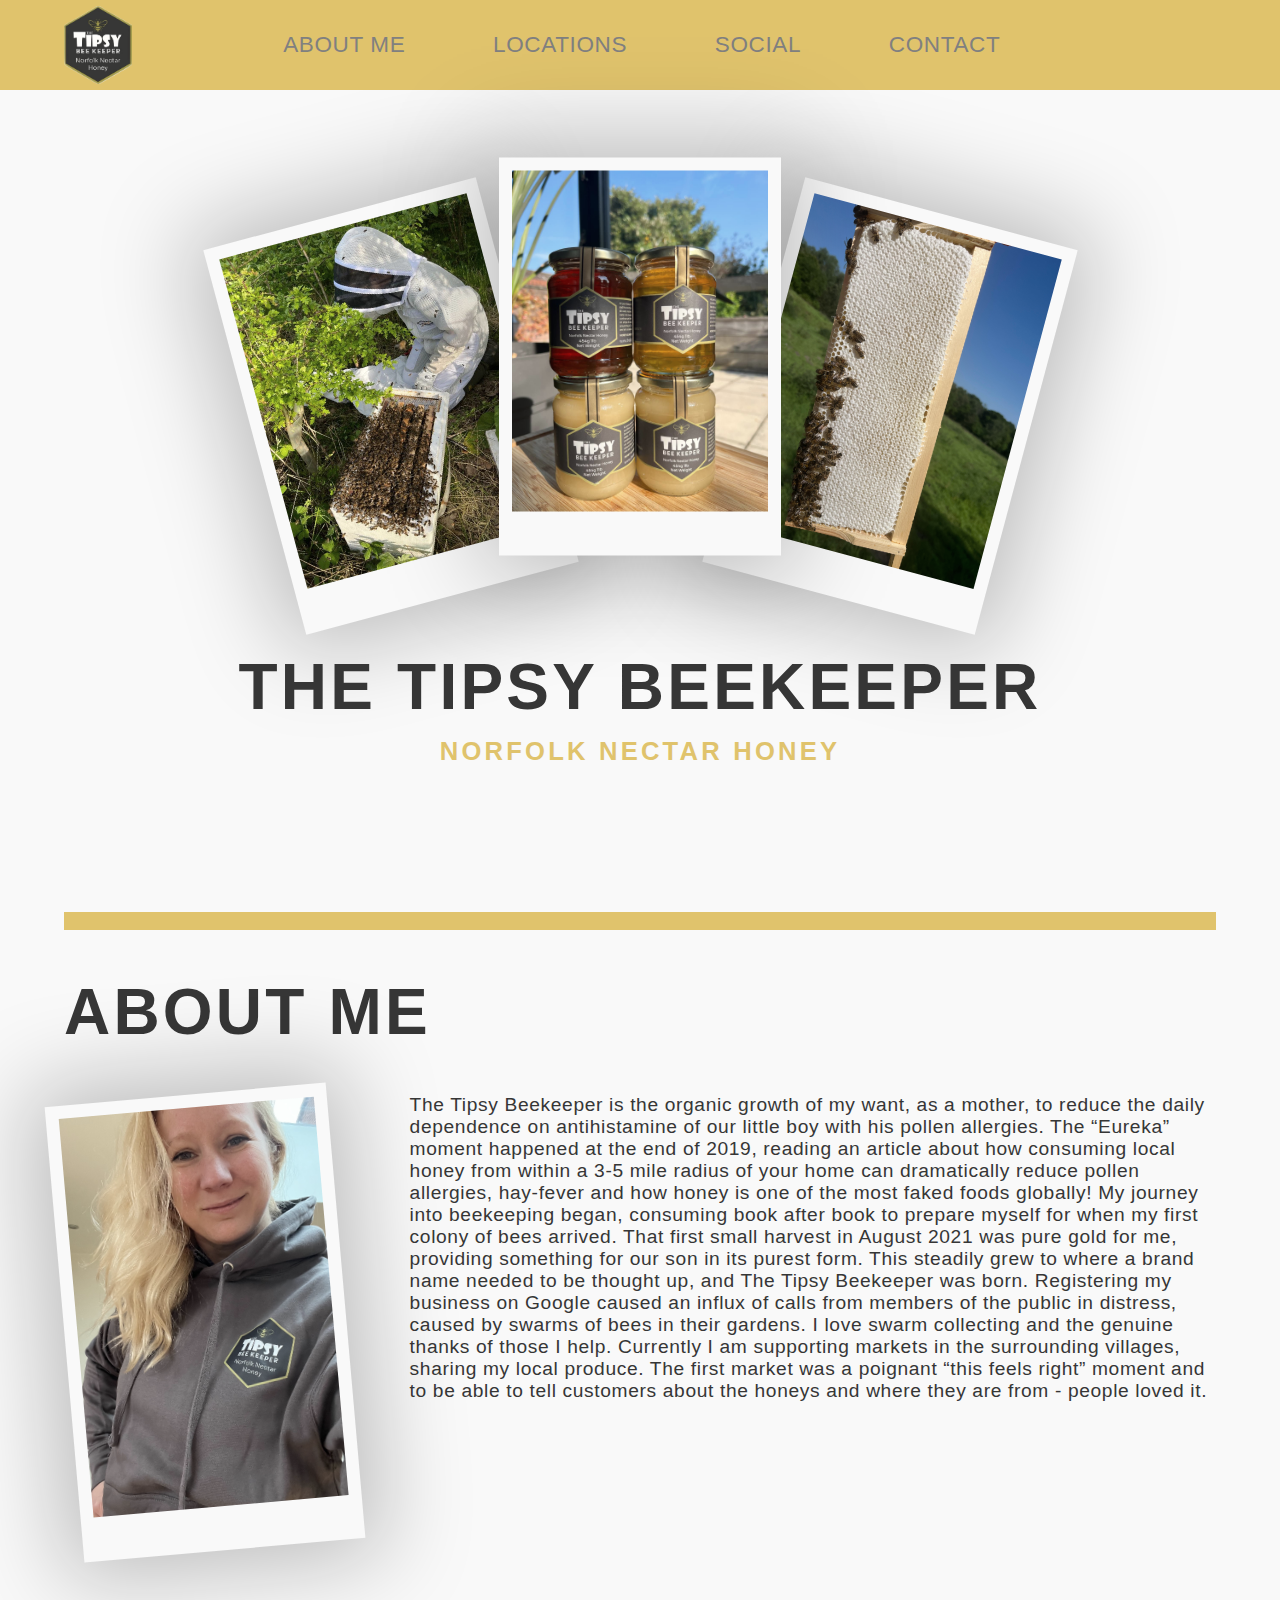
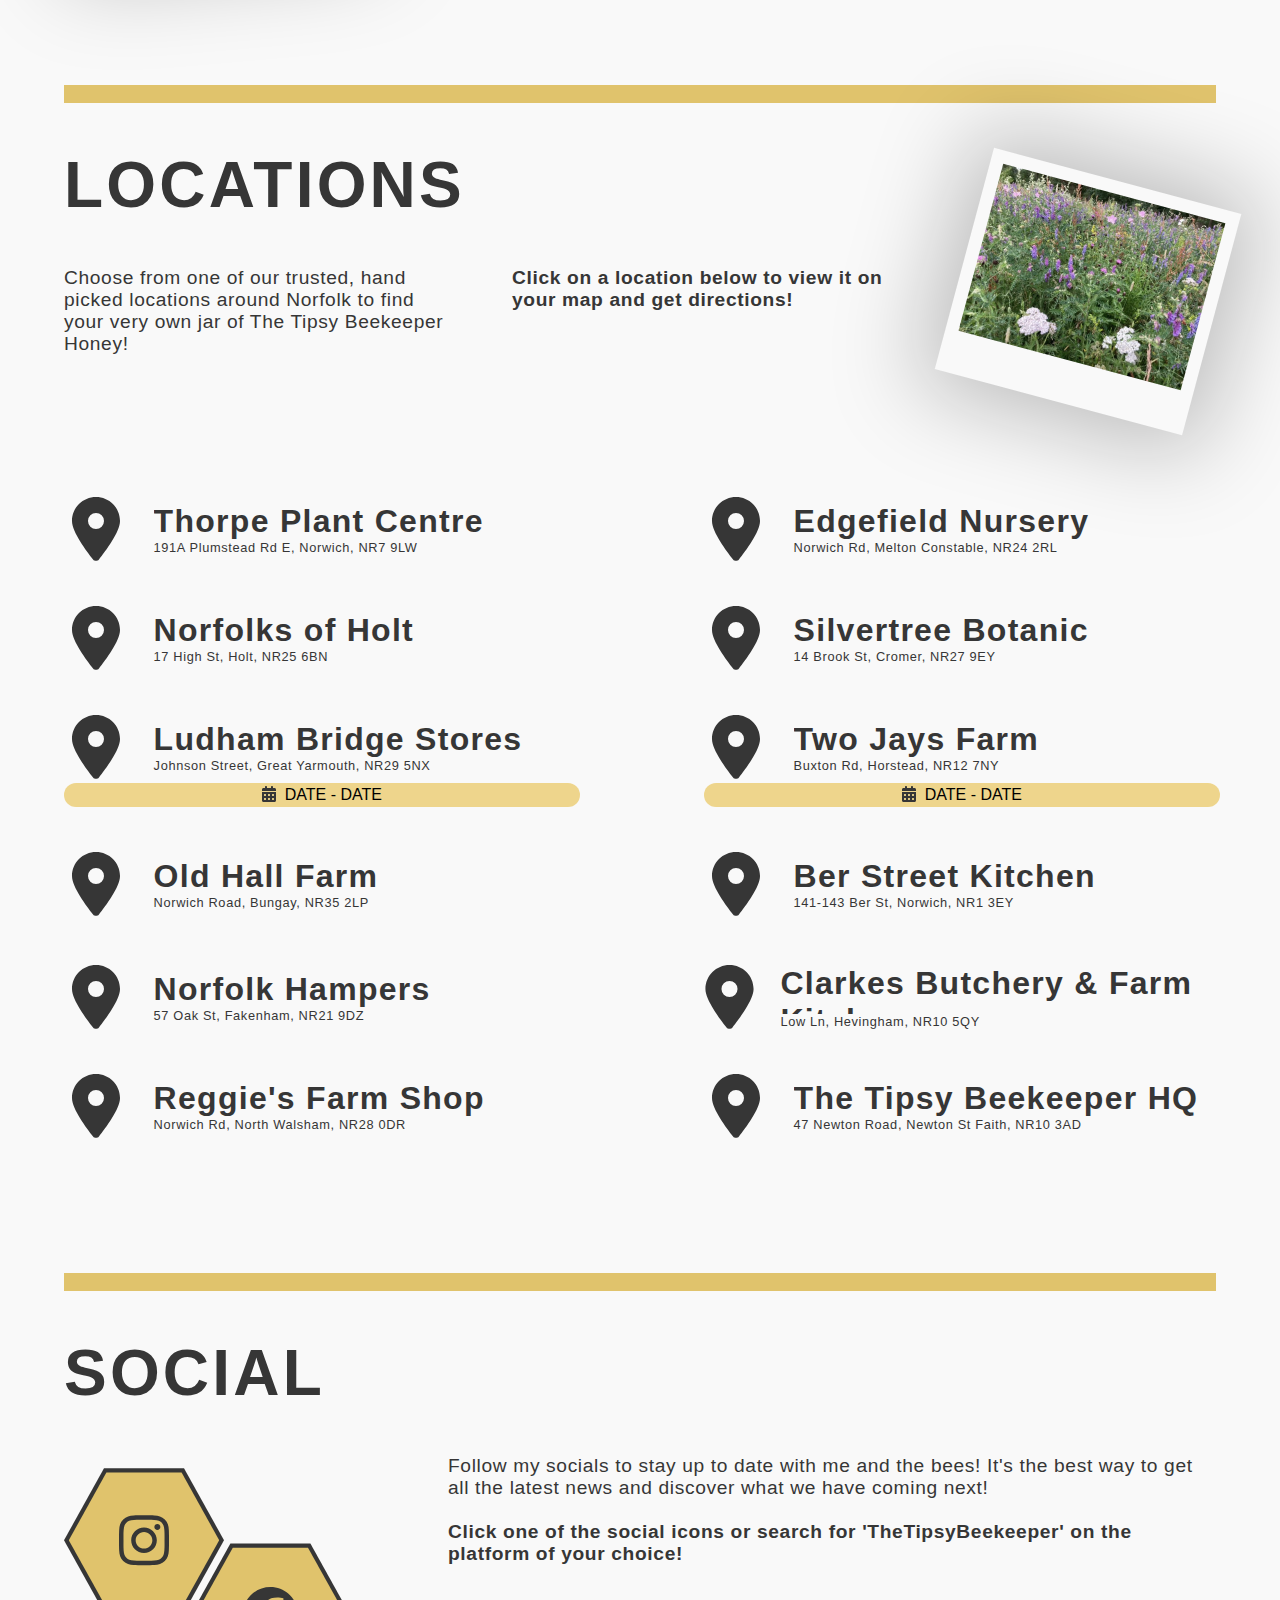
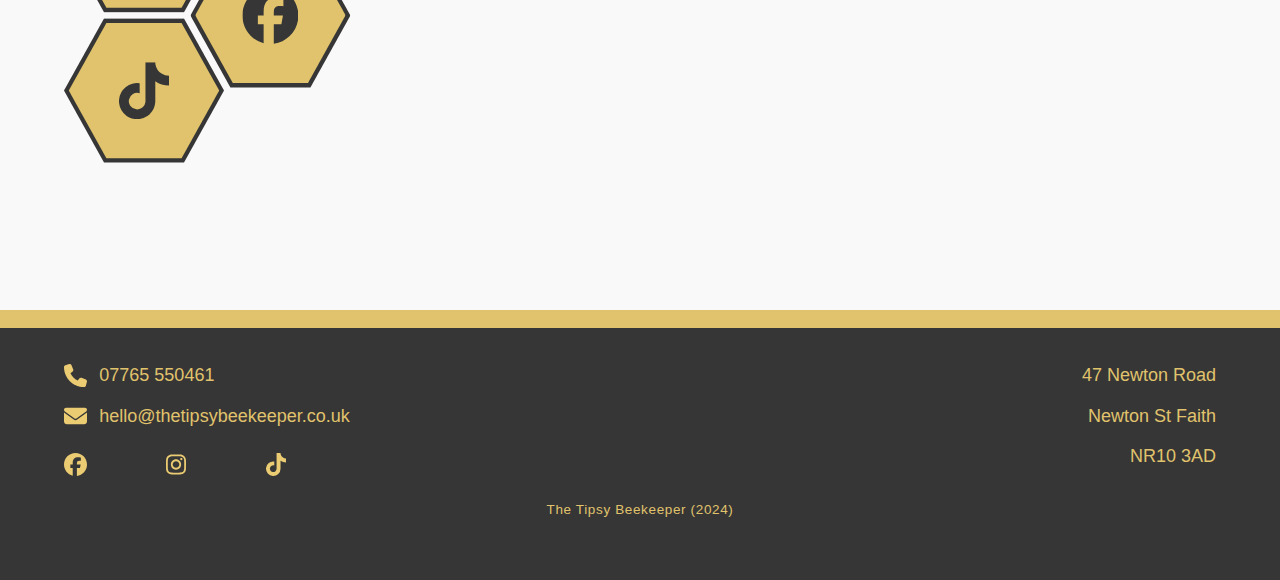
==== commit c5167dfc: "Updated website to include new stockists and an information banner for timed locations" ====
--- a/app/index.html
+++ b/app/index.html
@@ -122,116 +122,213 @@
 
             <div class="locations-list">
 
-                <a class="locations-address" href="https://maps.app.goo.gl/5epWZu8oeQJSU1iq9" target="_blank">
-
-                    <img src="./img/icons/location-pin.svg">
-
-                    <div>
-                        <p class="section-subtitle"> Thorpe Plant Centre </p>
-                        <p class="section-subtext"> 191A Plumstead Rd E, Norwich, NR7 9LW </p>
-                    </div>  
-
-                </a>
-
-                <a class="locations-address" href="https://maps.app.goo.gl/gq6uTdqfwwNKGV4T8" target="_blank">
-
-                    <img src="./img/icons/location-pin.svg">
-
-                    <div>
-                        <p class="section-subtitle"> Edgefield Nursery </p>
-                        <p class="section-subtext"> Norwich Rd, Melton Constable, NR24 2RL </p>
-                    </div>  
-
-                </a>
-
-                <a class="locations-address" href="https://maps.app.goo.gl/7AAVvdgcxMVS1YQJ7" target="_blank">
-
-                    <img src="./img/icons/location-pin.svg">
-
-                    <div>
-                        <p class="section-subtitle"> Norfolks of Holt </p>
-                        <p class="section-subtext"> 17 High St, Holt, NR25 6BN </p>
-                    </div>  
-
-                </a>
-
-                <a class="locations-address" href="https://maps.app.goo.gl/Vy5HWGfJhdmTLS179" target="_blank">
-
-                    <img src="./img/icons/location-pin.svg">
-
-                    <div>
-                        <p class="section-subtitle"> Silvertree Botanic </p>
-                        <p class="section-subtext"> 14 Brook St, Cromer, NR27 9EY </p>
-                    </div>  
-
-                </a>
-
-                <a class="locations-address" href="https://maps.app.goo.gl/9b7rXe8FmvyeyNhYA" target="_blank">
-
-                    <img src="./img/icons/location-pin.svg">
-
-                    <div>
-                        <p class="section-subtitle"> Ludham Bridge Stores </p>
-                        <p class="section-subtext"> Johnson Street, Great Yarmouth, NR29 5NX </p>
-                    </div>  
-
-                </a>
-
-                <a class="locations-address" href="https://maps.app.goo.gl/8PrwnYAy2e9SjXUv9" target="_blank">
-
-                    <img src="./img/icons/location-pin.svg">
-
-                    <div>
-                        <p class="section-subtitle"> Two Jays Farm </p>
-                        <p class="section-subtext"> Buxton Rd, Horstead, NR12 7NY </p>
-                    </div>  
-
-                </a>
-
-                <a class="locations-address" href="https://maps.app.goo.gl/fhBfGgMYADY1g7pd7" target="_blank">
-
-                    <img src="./img/icons/location-pin.svg">
-
-                    <div>
-                        <p class="section-subtitle"> Old Hall Farm  </p>
-                        <p class="section-subtext"> Norwich Road, Bungay, NR35 2LP </p>
-                    </div>  
-
-                </a>
-
-                <a class="locations-address" href="https://maps.app.goo.gl/ZNPd5uvRsQDvkqyx7" target="_blank">
-
-                    <img src="./img/icons/location-pin.svg">
-
-                    <div>
-                        <p class="section-subtitle"> Ber Street Kitchen </p>
-                        <p class="section-subtext"> 141-143 Ber St, Norwich, NR1 3EY </p>
-                    </div>  
-
-                </a>
-
-                <a class="locations-address" href="https://maps.app.goo.gl/xVTwHs3R8xXBnigNA" target="_blank">
-
-                    <img src="./img/icons/location-pin.svg">
-
-                    <div>
-                        <p class="section-subtitle"> Norfolk Hampers </p>
-                        <p class="section-subtext"> 57 Oak St, Fakenham, NR21 9DZ </p>
-                    </div>  
-
-                </a>
-
-
-                <a class="locations-address" href="https://maps.app.goo.gl/7madKaoC3Khuy8rT6" target="_blank">
-
-                    <img src="./img/icons/location-pin.svg">
-
-                    <div>
-                        <p class="section-subtitle"> The Tipsy Beekeeper HQ </p>
-                        <p class="section-subtext"> 47 Newton Road, Newton St Faith, NR10 3AD </p>
-                    </div>  
-
-                </a>
+                <div>
+
+                    <a class="locations-address" href="https://maps.app.goo.gl/5epWZu8oeQJSU1iq9" target="_blank">
+
+                        <img src="./img/icons/location-pin.svg">
+
+                        <div>
+                            <p class="section-subtitle"> Thorpe Plant Centre </p>
+                            <p class="section-subtext"> 191A Plumstead Rd E, Norwich, NR7 9LW </p>
+                        </div>  
+
+                    </a>
+
+                    <div class="locations-break"> </div>
+
+                </div>
+
+                <div>
+
+                    <a class="locations-address" href="https://maps.app.goo.gl/gq6uTdqfwwNKGV4T8" target="_blank">
+
+                        <img src="./img/icons/location-pin.svg">
+
+                        <div>
+                            <p class="section-subtitle"> Edgefield Nursery </p>
+                            <p class="section-subtext"> Norwich Rd, Melton Constable, NR24 2RL </p>
+                        </div>  
+
+                    </a>
+
+                    <div class="locations-break"> </div>
+
+                </div>
+
+                <div>
+
+                    <a class="locations-address" href="https://maps.app.goo.gl/7AAVvdgcxMVS1YQJ7" target="_blank">
+
+                        <img src="./img/icons/location-pin.svg">
+
+                        <div>
+                            <p class="section-subtitle"> Norfolks of Holt </p>
+                            <p class="section-subtext"> 17 High St, Holt, NR25 6BN </p>
+                        </div>  
+
+                    </a>
+                    
+                    <div class="locations-break"> </div>
+
+                </div>
+
+                <div>
+
+                    <a class="locations-address" href="https://maps.app.goo.gl/Vy5HWGfJhdmTLS179" target="_blank">
+
+                        <img src="./img/icons/location-pin.svg">
+
+                        <div>
+                            <p class="section-subtitle"> Silvertree Botanic </p>
+                            <p class="section-subtext"> 14 Brook St, Cromer, NR27 9EY </p>
+                        </div>  
+
+                    </a>
+
+                    <div class="locations-break"> </div>
+
+                </div>
+
+                <div>
+
+                    <a class="locations-address" href="https://maps.app.goo.gl/9b7rXe8FmvyeyNhYA" target="_blank">
+
+                        <img src="./img/icons/location-pin.svg">
+
+                        <div>
+                            <p class="section-subtitle"> Ludham Bridge Stores </p>
+                            <p class="section-subtext"> Johnson Street, Great Yarmouth, NR29 5NX </p>
+                        </div>  
+
+                    </a>
+
+                    <div class="location-banner"> <img src="img/icons/calendar.svg" class="banner-icon"> DATE - DATE </div>
+
+                    <div class="locations-break"> </div>
+                
+                </div>
+
+                <div>
+
+                    <a class="locations-address" href="https://maps.app.goo.gl/8PrwnYAy2e9SjXUv9" target="_blank">
+
+                        <img src="./img/icons/location-pin.svg">
+
+                        <div>
+                            <p class="section-subtitle"> Two Jays Farm </p>
+                            <p class="section-subtext"> Buxton Rd, Horstead, NR12 7NY </p>
+                        </div>  
+
+                    </a>
+
+                    <div class="location-banner"> <img src="img/icons/calendar.svg" class="banner-icon"> DATE - DATE </div>
+
+                    <div class="locations-break"> </div>
+                
+                </div>
+
+                <div>
+
+                    <a class="locations-address" href="https://maps.app.goo.gl/fhBfGgMYADY1g7pd7" target="_blank">
+
+                        <img src="./img/icons/location-pin.svg">
+
+                        <div>
+                            <p class="section-subtitle"> Old Hall Farm  </p>
+                            <p class="section-subtext"> Norwich Road, Bungay, NR35 2LP </p>
+                        </div>  
+
+                    </a>
+
+                    <div style="height: 0.5vh;"> </div>
+
+                </div>
+
+                <div>
+
+                    <a class="locations-address" href="https://maps.app.goo.gl/ZNPd5uvRsQDvkqyx7" target="_blank">
+
+                        <img src="./img/icons/location-pin.svg">
+
+                        <div>
+                            <p class="section-subtitle"> Ber Street Kitchen </p>
+                            <p class="section-subtext"> 141-143 Ber St, Norwich, NR1 3EY </p>
+                        </div>  
+
+                    </a>
+
+                    <div class="locations-break"> </div>
+
+                </div>
+
+                <div>
+
+                    <a class="locations-address" href="https://maps.app.goo.gl/xVTwHs3R8xXBnigNA" target="_blank">
+
+                        <img src="./img/icons/location-pin.svg">
+
+                        <div>
+                            <p class="section-subtitle"> Norfolk Hampers </p>
+                            <p class="section-subtext"> 57 Oak St, Fakenham, NR21 9DZ </p>
+                        </div>  
+
+                    </a>
+
+                    <div class="locations-break"> </div>
+
+                </div>
+
+                <div>
+
+                    <a class="locations-address" href="https://maps.app.goo.gl/8AZ14dcsWJQQxdCr7" target="_blank">
+
+                        <img src="./img/icons/location-pin.svg">
+
+                        <div>
+                            <p class="section-subtitle"> Clarkes Butchery & Farm Kitchen </p>
+                            <p class="section-subtext"> Low Ln, Hevingham, NR10 5QY </p>
+                        </div>  
+
+                    </a>
+
+                    <div class="locations-break"> </div>
+
+                </div>
+
+                <div>
+
+                    <a class="locations-address" href="https://maps.app.goo.gl/1UuSWWJSqBSjAG2M9" target="_blank">
+
+                        <img src="./img/icons/location-pin.svg">
+
+                        <div>
+                            <p class="section-subtitle"> Reggie's Farm Shop </p>
+                            <p class="section-subtext"> Norwich Rd, North Walsham, NR28 0DR </p>
+                        </div>  
+
+                    </a>
+
+                    <div class="locations-break"> </div>
+
+                </div>
+
+                <div>
+
+                    <a class="locations-address" href="https://maps.app.goo.gl/7madKaoC3Khuy8rT6" target="_blank">
+
+                        <img src="./img/icons/location-pin.svg">
+
+                        <div>
+                            <p class="section-subtitle"> The Tipsy Beekeeper HQ </p>
+                            <p class="section-subtext"> 47 Newton Road, Newton St Faith, NR10 3AD </p>
+                        </div>  
+
+                    </a>
+
+                    <div class="locations-break"> </div>
+
+                </div>
 
             </div>
 
--- a/app/main.css
+++ b/app/main.css
@@ -5,6 +5,8 @@
     --tbk-dgold: #ebcd73d0;
     --tbk-light: #f9f9f9;
     --tbk-link: #808080;
+
+    scrollbar-color: #363636 #e0c36c;
 }
 
 body {
@@ -45,6 +47,10 @@
     letter-spacing: 0.1vw;
     font-weight: bold;
     color: var(--tbk-grey);
+
+    width: 100%;
+    overflow: auto;
+    scrollbar-width: thin;
 }
 
 .section-text {
@@ -247,6 +253,11 @@
     flex-wrap: wrap;
     justify-content: space-between;
     gap: 5vh;
+
+    div {
+        max-width: 40vw;
+        width: auto;
+    }
 }
 
 .locations-address {
@@ -476,6 +487,35 @@
 }
 
 
+/* MISPLACED */
+
+.location-banner {
+    height: 1.2rem;
+    min-width: 100%;
+    display: inline-flex;
+    flex-direction: row;
+    background-color: var(--tbk-dgold);
+    border-radius: 10vh;
+    padding: 0.2vh;
+    padding-top: 0.3vh;
+    text-decoration: none;
+    gap: 1vh;
+    margin-top: 0.5vh;
+    justify-content: center;
+}
+
+.locations-break {
+    height: 0;
+    width: 0;
+    display: none;
+}
+
+.banner-icon {
+    max-height: 1rem;
+    width: auto;
+}
+
+
 /* ANIMATIONS */
 
 @keyframes icon-shake {
@@ -671,7 +711,12 @@
     .locations-list {
         gap: 2.5vh;
 
-        .locations-address:nth-child(1) {
+        div {
+            max-width: 95%;
+            width: 95%;
+        }
+
+        div:nth-child(1) {
             img {
                 transform-origin: bottom;
                 animation: icon-shake 1s infinite;
@@ -680,7 +725,7 @@
     }
 
     .locations-address {
-        width: 100%;
+        width: 95%;
         height: 5vh;
         gap: 5vw;
         padding: 1vw 0;
@@ -694,17 +739,24 @@
             max-height: 5vh;
             margin: 0;
             padding: 0;
+            transform: translateY(1vh);
 
             * {
                 height: 2.5vh;
-                line-height: 2vh;
+                /* line-height: 2vh; */
                 transform: none;
             }
 
             .section-subtitle {
-                font-size: 5vw;
+                font-size: 4vw;
                 letter-spacing: 0.1vw;
-                line-height: 0.5vw;
+                line-height: 1;
+                height: 100%;
+                transform: translateY(-1vh);
+
+                overflow: hidden;
+                white-space: nowrap;
+                text-overflow: ellipsis;
             }
 
             .section-subtext {
@@ -766,4 +818,29 @@
         font-size: 0.5vh;
     }
 
+
+    /* MISPLACED */
+
+    .location-banner {
+        width: 90%;
+        display: inline-flex;
+        flex-direction: row;
+        background-color: var(--tbk-dgold);
+        border-radius: 10vh;
+        padding: 0.2vh;
+        padding-top: 0.3vh;
+        text-decoration: none;
+        gap: 1vh;
+    }
+
+    .banner-icon {
+        max-height: 1rem;
+        width: auto;
+        margin-left: 1vh;
+    }
+
+    .locations-break {
+        height: 0.5vh;
+    }    
+
 }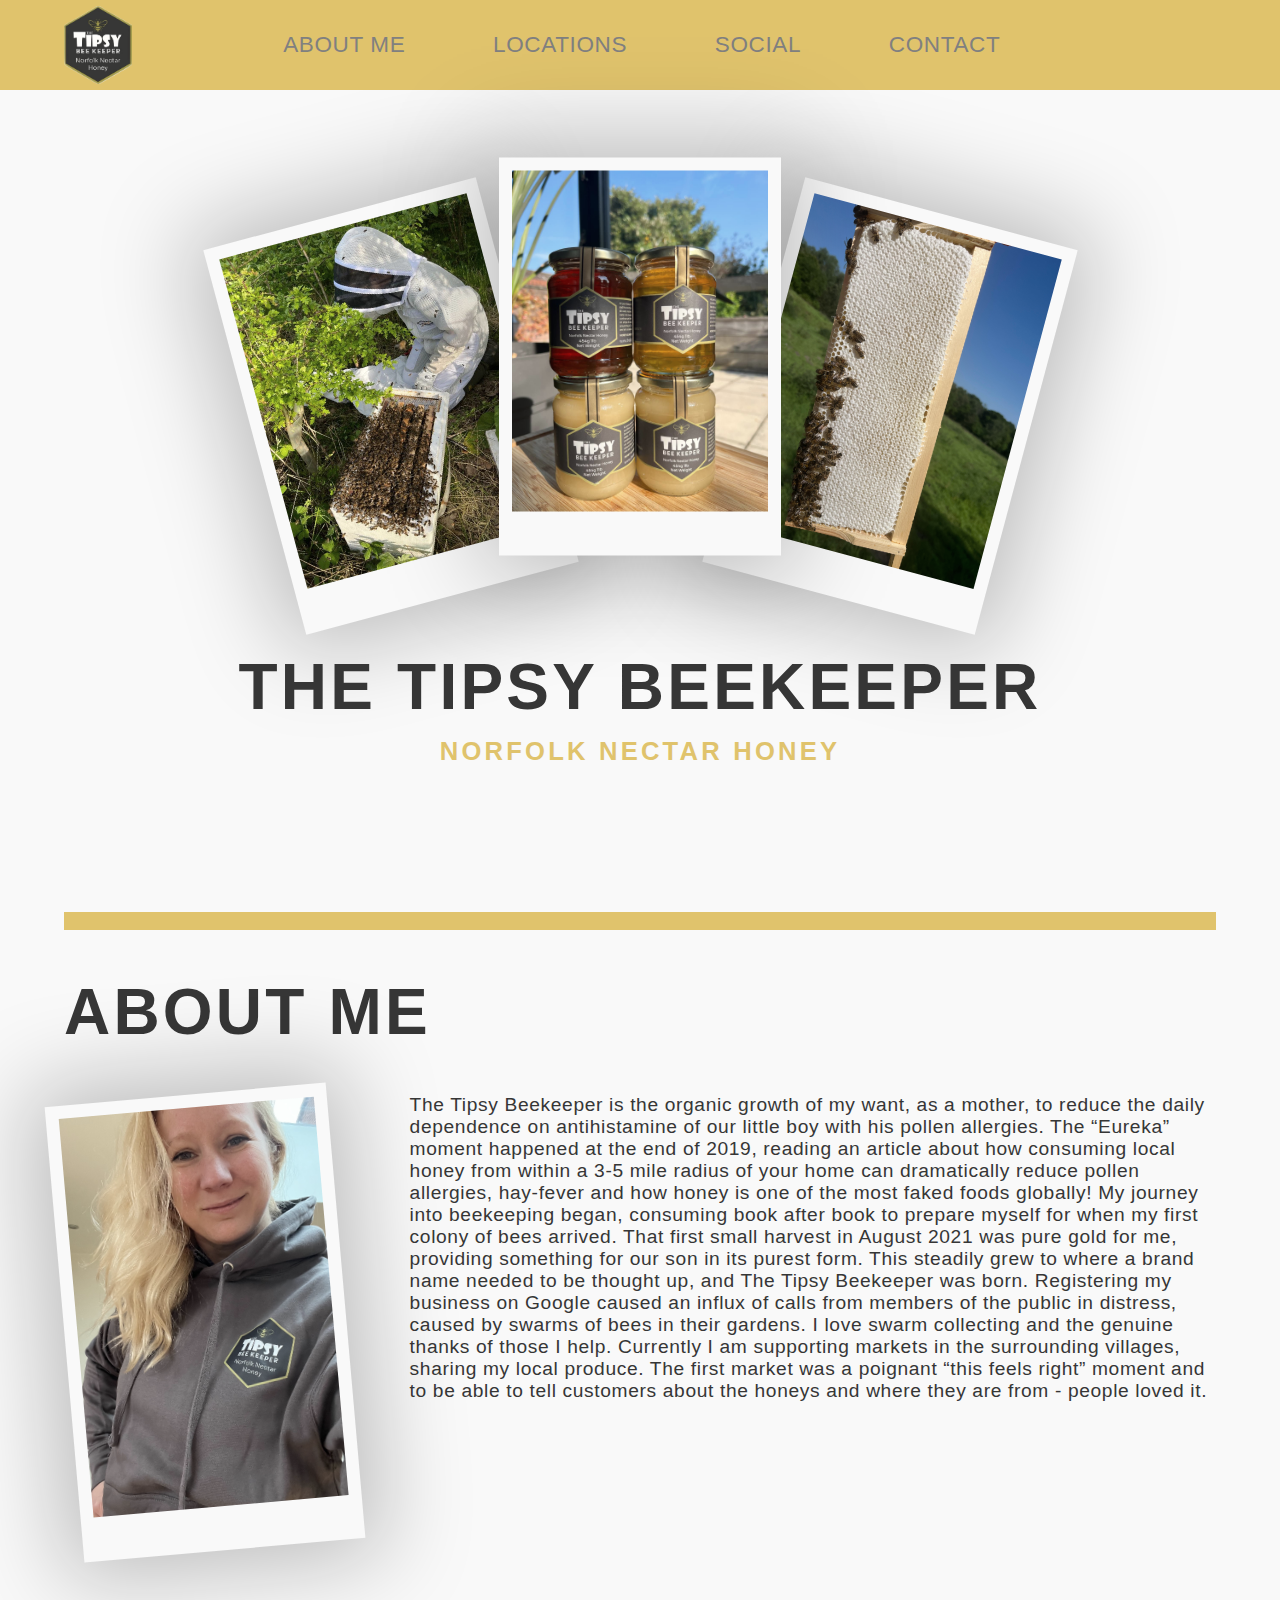
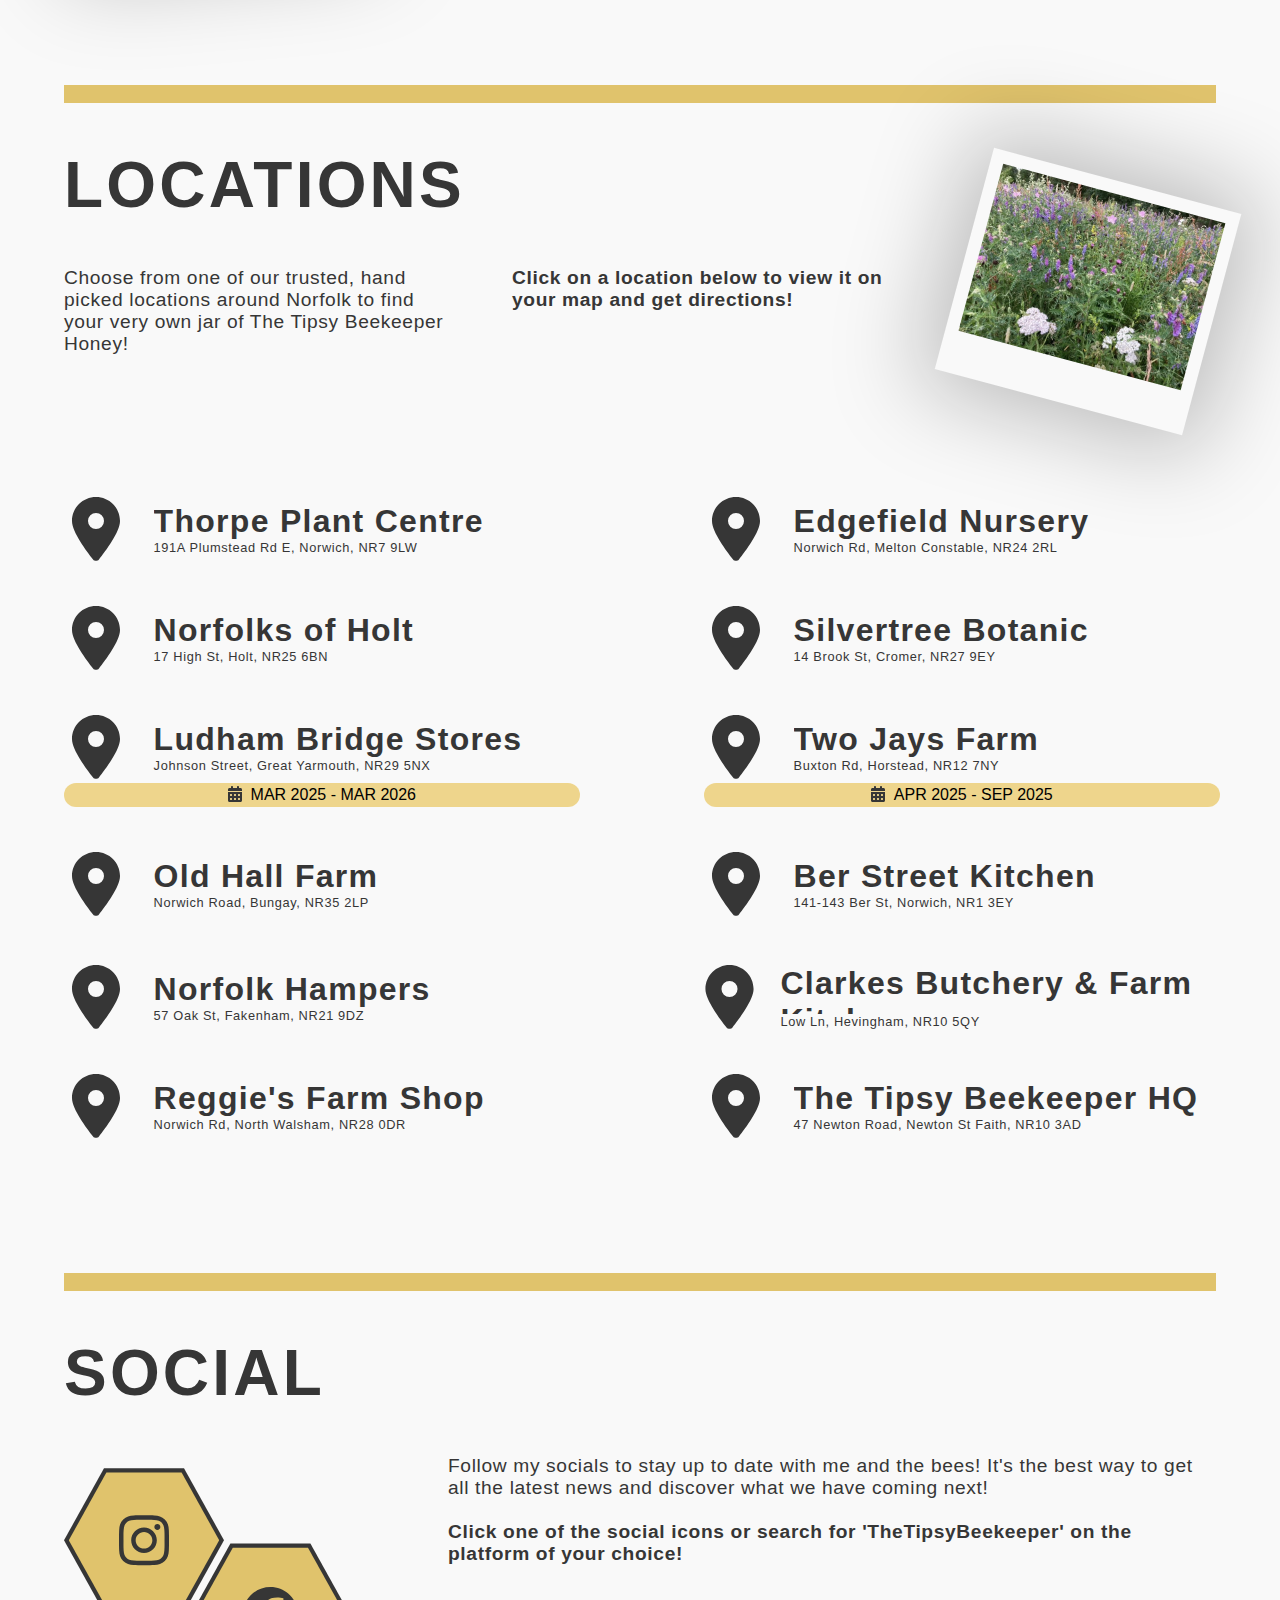
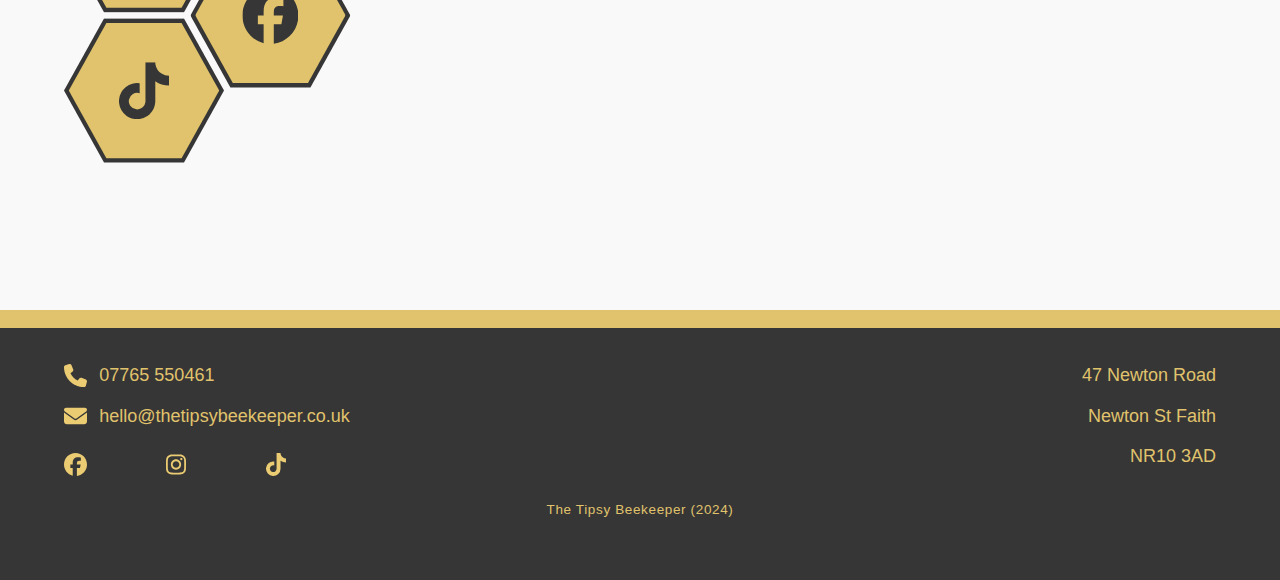
==== commit a3b7417a: "Updated to include location dates" ====
--- a/app/index.html
+++ b/app/index.html
@@ -203,7 +203,7 @@
 
                     </a>
 
-                    <div class="location-banner"> <img src="img/icons/calendar.svg" class="banner-icon"> DATE - DATE </div>
+                    <div class="location-banner"> <img src="img/icons/calendar.svg" class="banner-icon"> MAR 2025 - MAR 2026 </div>
 
                     <div class="locations-break"> </div>
                 
@@ -222,7 +222,7 @@
 
                     </a>
 
-                    <div class="location-banner"> <img src="img/icons/calendar.svg" class="banner-icon"> DATE - DATE </div>
+                    <div class="location-banner"> <img src="img/icons/calendar.svg" class="banner-icon"> APR 2025 - SEP 2025 </div>
 
                     <div class="locations-break"> </div>
                 
@@ -403,14 +403,14 @@
                 <div class="foot-contact"> 
                     
                     <img src="./img/icons/phone.svg" alt="Phone Icon">
-                    <div> 07765 550461 </div>
+                    <a href="tel:07765550461"> 07765 550461 </a>
 
                 </div>
 
                 <div class="foot-contact">
 
                     <img src="./img/icons/mail.svg" alt="Email Icon">
-                    <div> hello@thetipsybeekeeper.co.uk </div>
+                    <a href="mailto:hello@thetipsybeekeeper.co.uk"> hello@thetipsybeekeeper.co.uk </a>
 
                 </div>
 
--- a/app/main.css
+++ b/app/main.css
@@ -423,8 +423,11 @@
     flex-direction: row;
     gap: 1vw;
 
+    text-decoration: none;
+
     * {
         margin: auto 0;
+        color: var(--tbk-gold);
     }
 
     img {
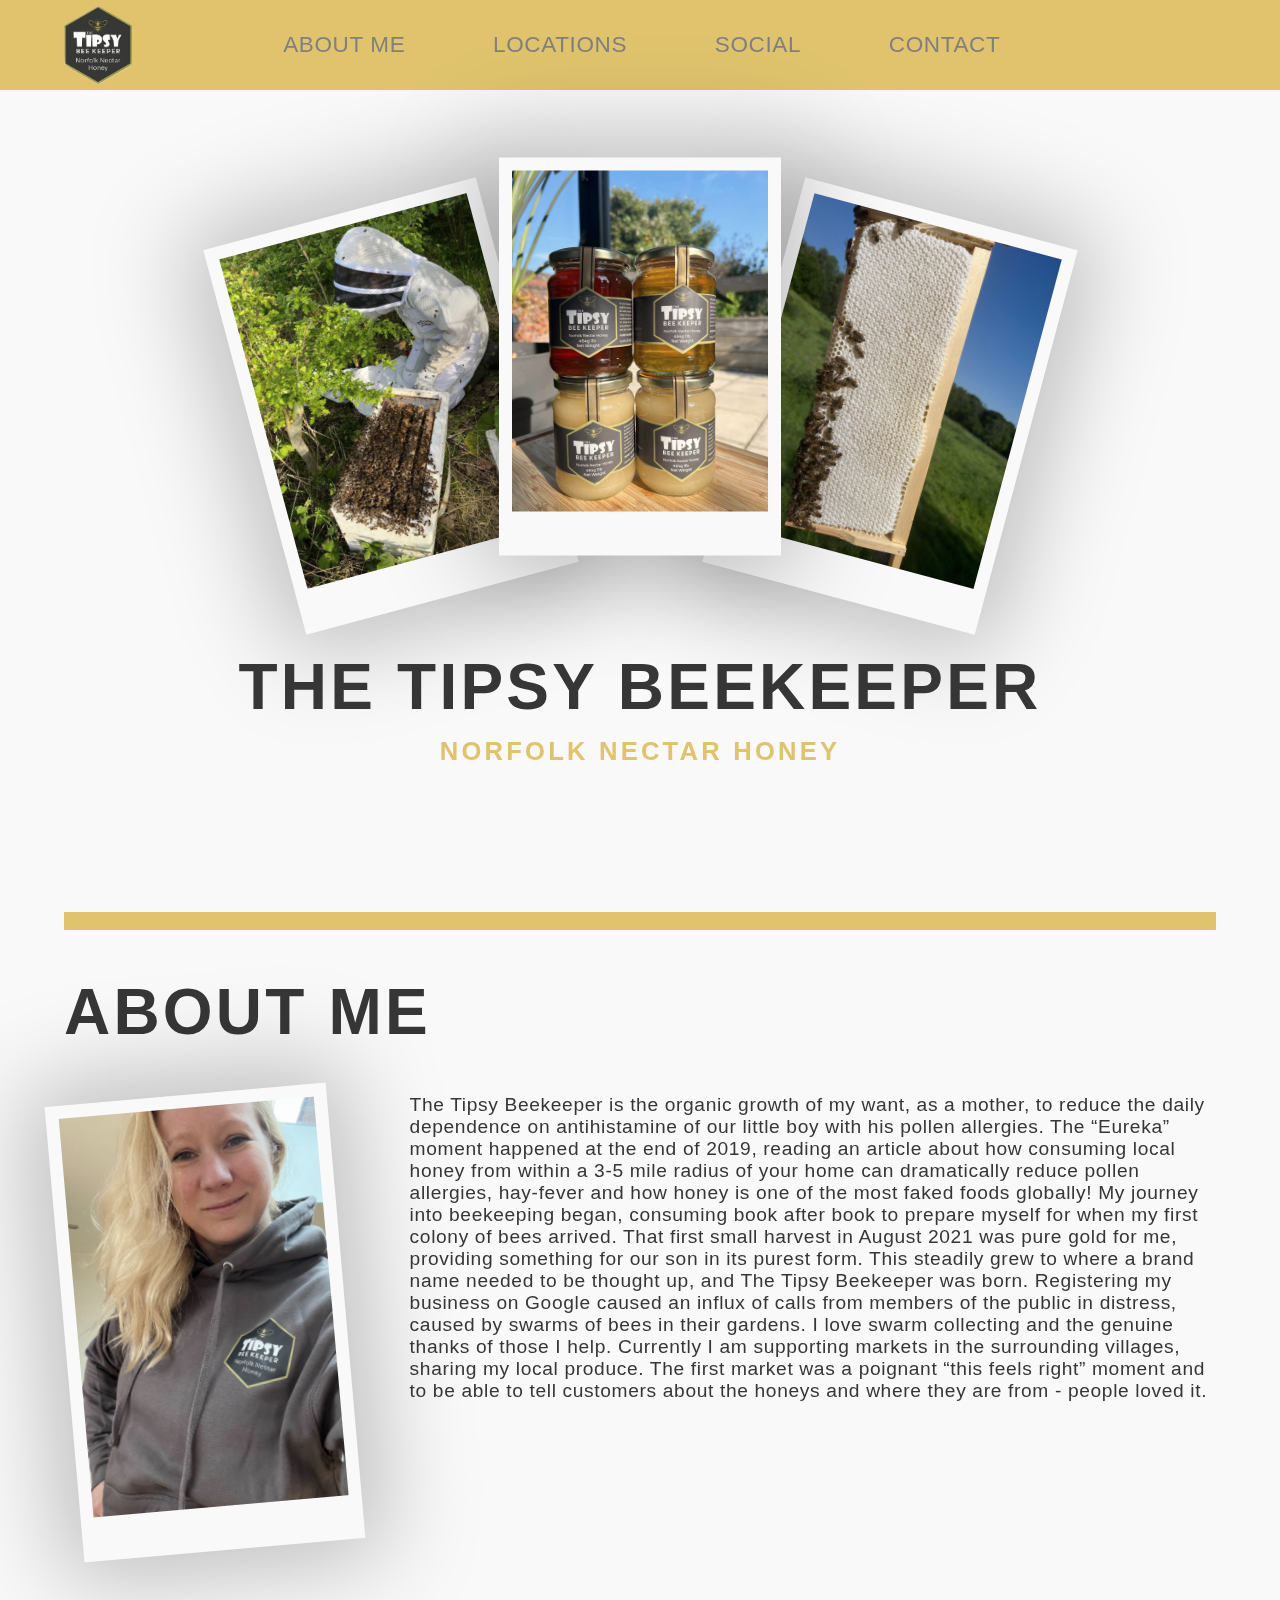
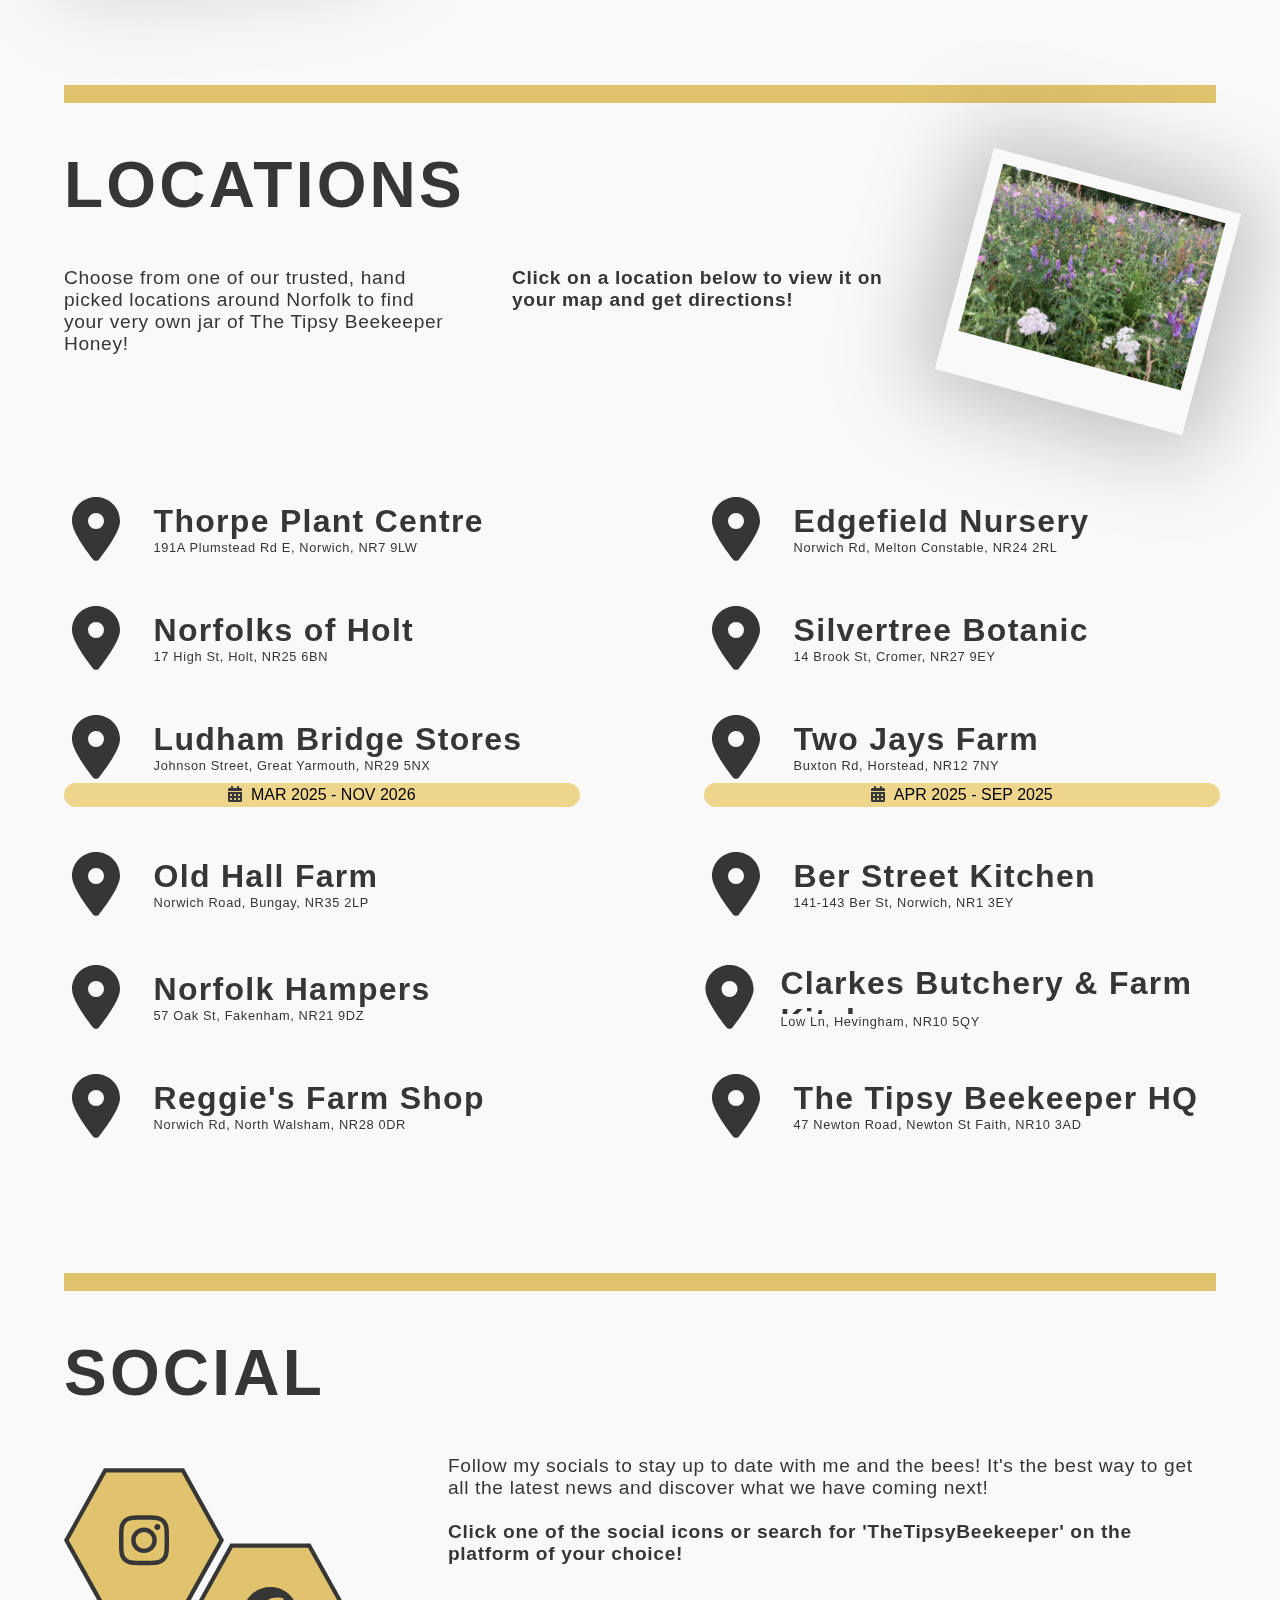
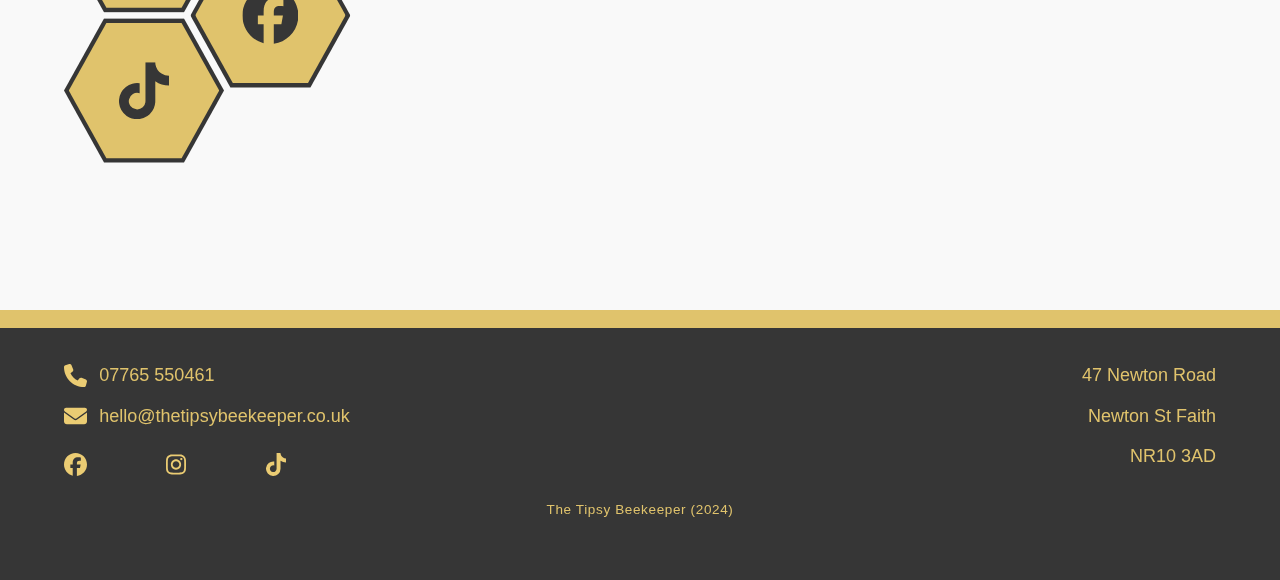
==== commit 70255b53: "Updated stockist information" ====
--- a/app/index.html
+++ b/app/index.html
@@ -203,7 +203,7 @@
 
                     </a>
 
-                    <div class="location-banner"> <img src="img/icons/calendar.svg" class="banner-icon"> MAR 2025 - MAR 2026 </div>
+                    <div class="location-banner"> <img src="img/icons/calendar.svg" class="banner-icon"> MAR 2025 - NOV 2026 </div>
 
                     <div class="locations-break"> </div>
                 
--- a/app/main.css
+++ b/app/main.css
@@ -158,7 +158,7 @@
     .polaroid:nth-child(1) {
         position: relative;
         z-index: -1;
-        transform: translate(2.5vw, 3vh) rotate(-15deg);
+        transform: translate(2.5vw, 3vh) rotate3d(0, 0, 1, -15deg);
     }
 
     .polaroid:nth-child(2) { 
@@ -170,7 +170,8 @@
     .polaroid:nth-child(3) { 
         position: relative;
         z-index: -1;
-        transform: translate(-2.5vw, 3vh) rotate(15deg);
+        transform: translate(-2.5vw, 3vh) rotate3d(0, 0, 1, 15deg);
+        
     }
 }
 
@@ -209,7 +210,7 @@
 
     .polaroid {
         margin-right: auto;
-        transform: rotate(-5deg);
+        transform: rotate3d(0, 0, 1, -5deg);
         min-width: 20vw;
     }
 }
@@ -243,7 +244,7 @@
 
     .polaroid {
         padding-right: auto;
-        transform: translateY(-10vh) rotate(15deg);
+        transform: translateY(-10vh) rotate3d(0, 0, 1, 15deg);
     }
 }
 
@@ -643,11 +644,11 @@
         }
 
         .polaroid:nth-child(1) {
-            transform: translate(0, -1vh) rotate(-15deg);
+            transform: translate(0, -1vh) rotate3d(0, 0, 1, -15deg);
         }
 
         .polaroid:nth-child(3) {
-            transform: translate(0, -1vh) rotate(15deg);
+            transform: translate(0, -1vh) rotate3d(0, 0, 1, 15deg);
         }
     }
 
@@ -703,7 +704,7 @@
         .polaroid {
             margin: 2.5vh auto;
             width: 60vw;
-            transform: rotate(5deg);
+            transform: rotate3d(0, 0, 1, 5deg);
 
             .polaroid-image {
                 min-width: 100%;
